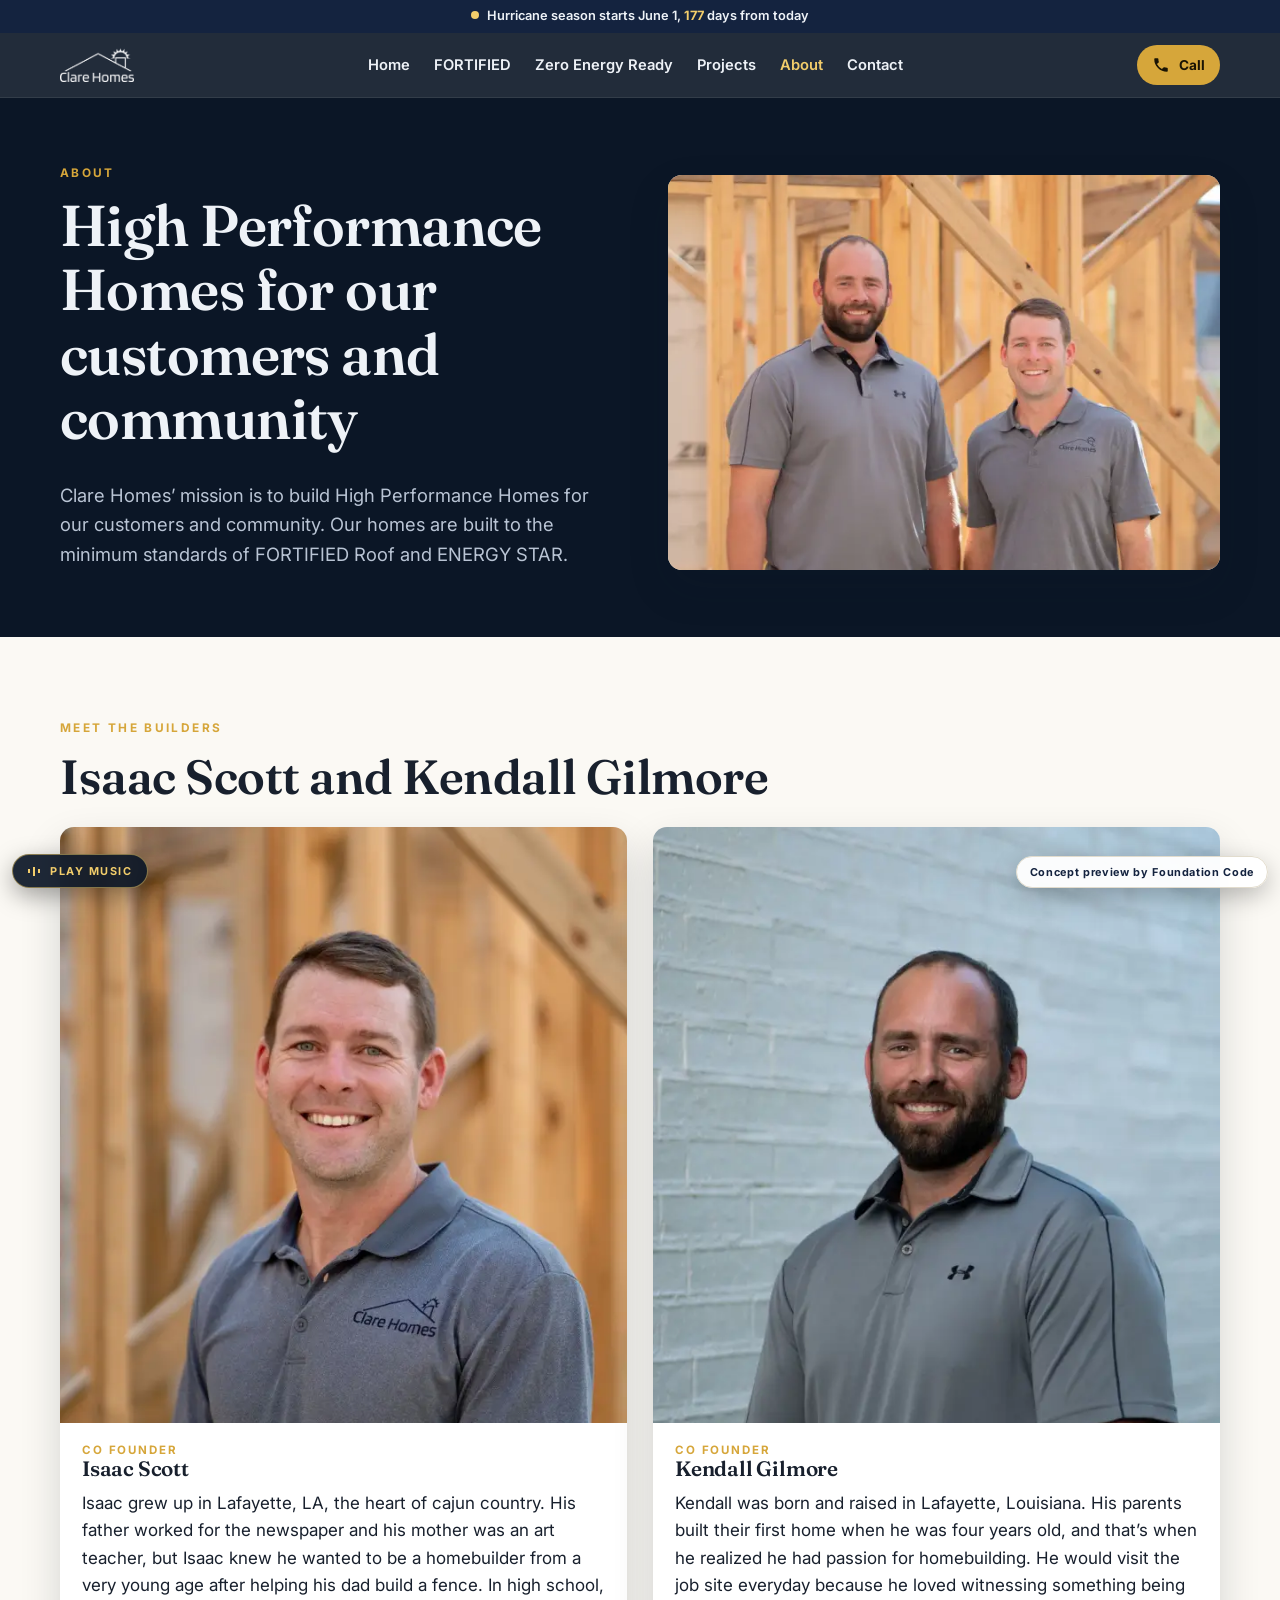
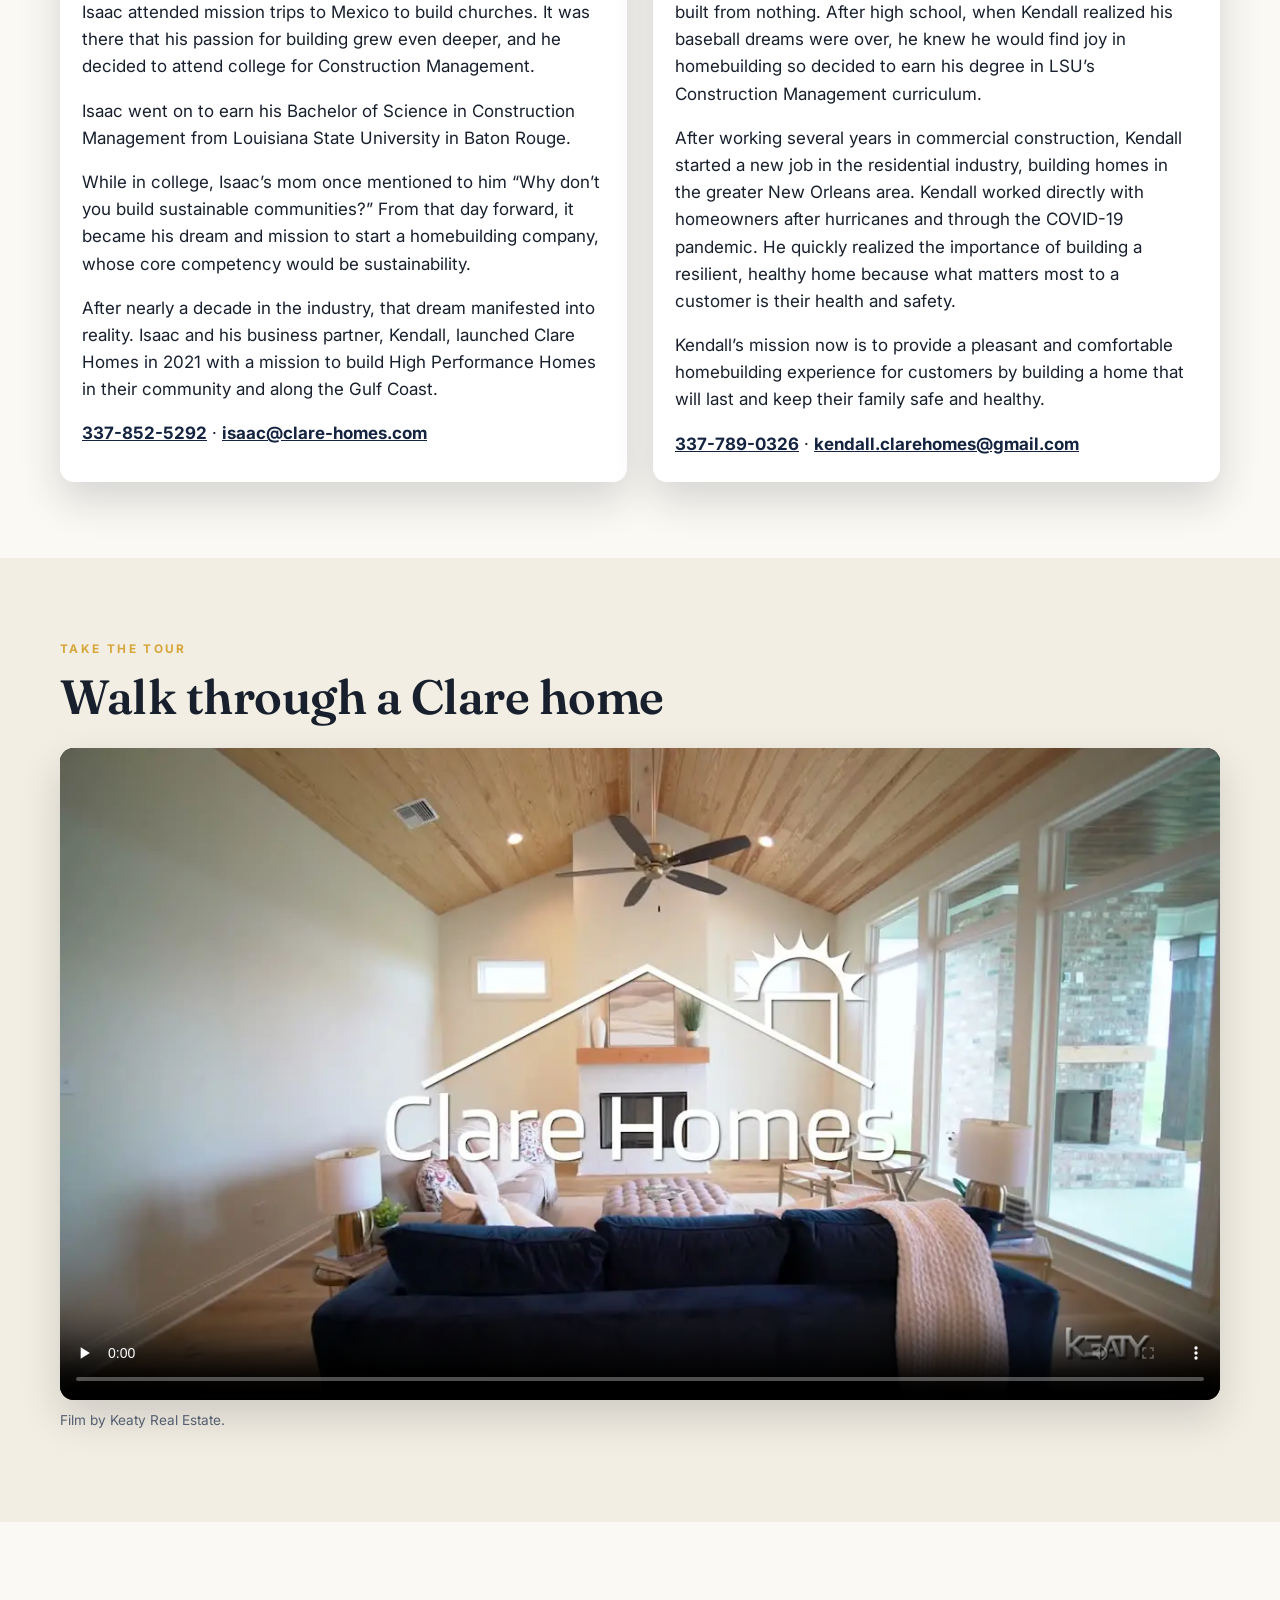
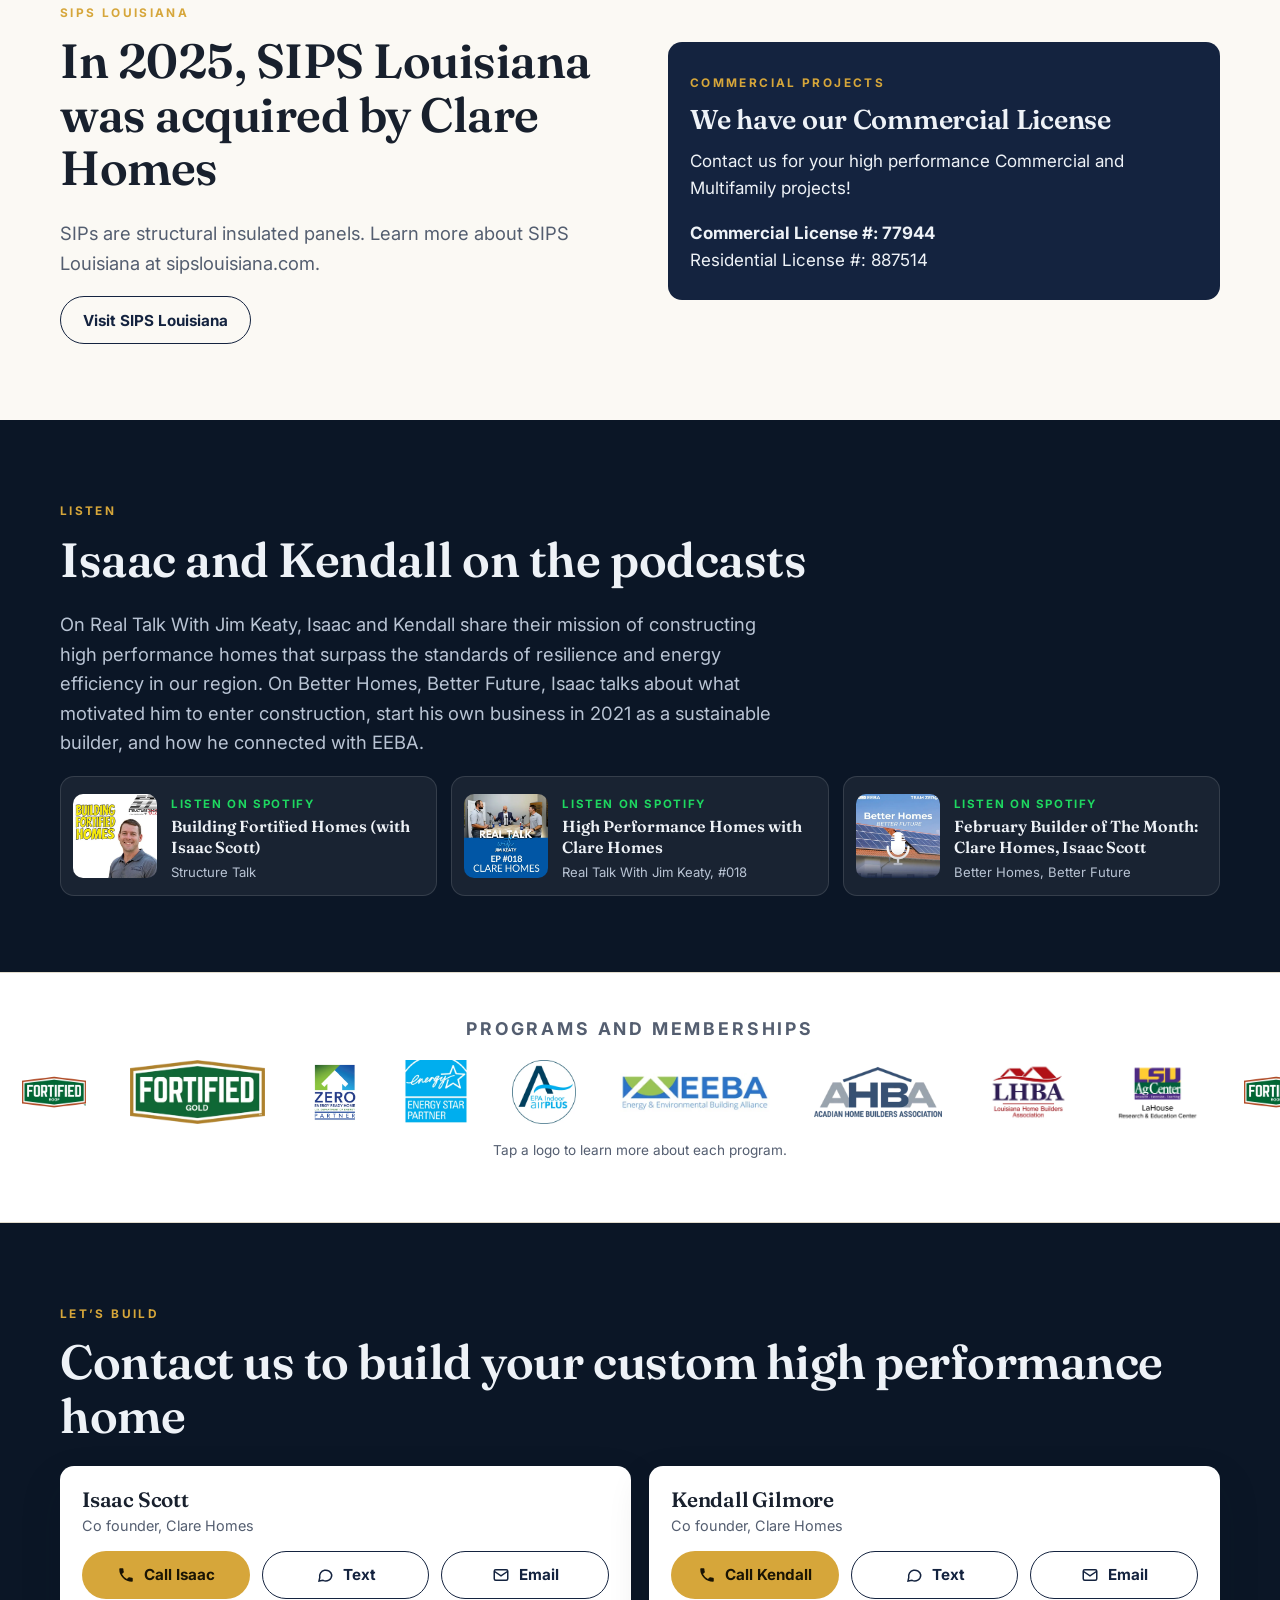
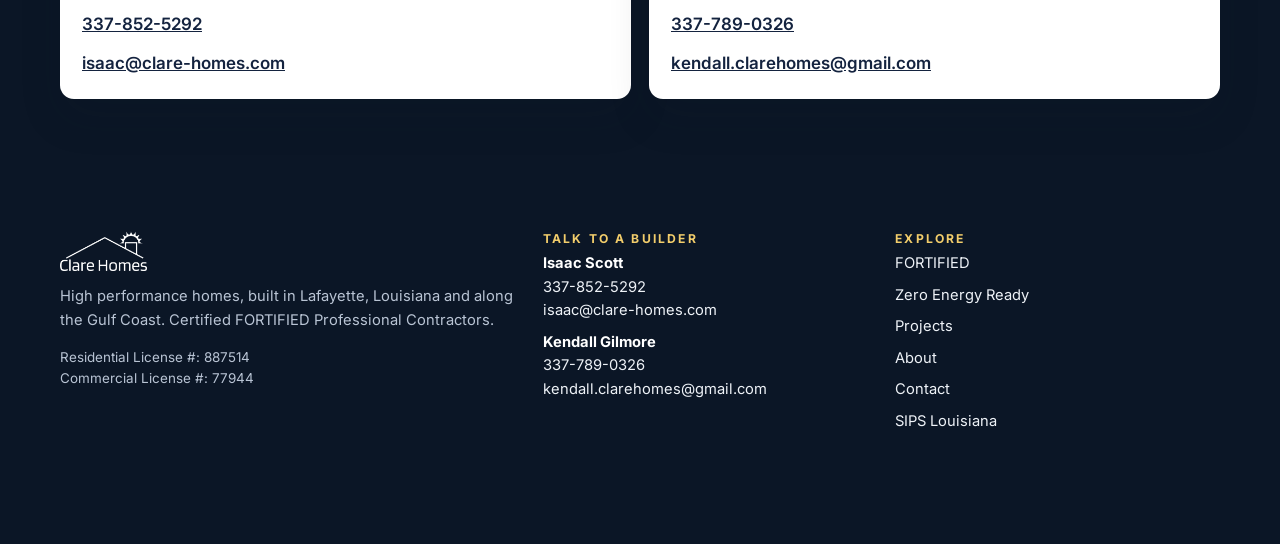
==== about.html @ 8103859e "FORTIFIED compare: conventional fails harder with the storm (deck section at Cat 3, whole roof at EF" ====
<!doctype html>
<html lang="en">
<head>
<meta charset="utf-8">
<meta name="viewport" content="width=device-width, initial-scale=1, viewport-fit=cover">
<meta name="robots" content="noindex, nofollow">
<title>About Clare Homes | Isaac Scott and Kendall Gilmore | Lafayette Home Builders</title>
<meta name="description" content="Meet Isaac Scott and Kendall Gilmore, the LSU trained Lafayette natives behind Clare Homes, a high performance, FORTIFIED and Zero Energy Ready home builder founded in 2021.">
<meta name="theme-color" content="#0b1626">
<meta property="og:type" content="website">
<meta property="og:title" content="About Clare Homes | Isaac Scott and Kendall Gilmore | Lafayette Home Builders">
<meta property="og:description" content="Meet Isaac Scott and Kendall Gilmore, the LSU trained Lafayette natives behind Clare Homes, a high performance, FORTIFIED and Zero Energy Ready home builder founded in 2021.">
<meta property="og:image" content="https://achyboy.github.io/clare-homes/video/hero.webp?v=20261022-233646">
<link rel="icon" href="img/icon.png">
<link rel="apple-touch-icon" href="img/icon.png">
<script>
/* Always the newest on reload. GitHub Pages caches the page for up to 10 minutes at
   its CDN, so after a deploy a reload can still show the old one. version.json is
   fetched with a unique URL (never cached); if it names a newer build than this
   page, hop once to ?v=<build>, a URL the cache has never seen. No popup.
   deploy.sh stamps BUILD, version.json and every asset ?v= together. */
var BUILD='20261022-233646';
(function(){
  if(location.protocol==='file:') return;
  window.__freshPending=true;   /* the visit tracker waits on this so a hop counts once */
  function done(){ window.__freshPending=false }
  setTimeout(done,6000);
  fetch('version.json?t='+Date.now(),{cache:'no-store'}).then(function(r){return r.json()}).then(function(j){
    if(!j||!j.build||j.build===BUILD) return done();
    var k='ch-fresh-'+j.build; try{ if(sessionStorage.getItem(k)) return done(); sessionStorage.setItem(k,'1'); }catch(e){}
    var u=new URL(location.href); u.searchParams.set('v',j.build); location.replace(u.toString());
  }).catch(done);
})();
</script>
<script src="/visits/t.js" defer></script>
<link rel="preconnect" href="https://fonts.googleapis.com">
<link rel="preconnect" href="https://fonts.gstatic.com" crossorigin>
<link href="https://fonts.googleapis.com/css2?family=Fraunces:opsz,wght@9..144,500;9..144,600&family=Inter:wght@400;500;600;700&display=swap" rel="stylesheet">
<link rel="stylesheet" href="site.css?v=20261022-233646">

</head>
<body>
<a class="skip" href="#main">Skip to content</a>
<div class="season" role="status"><span class="dot" aria-hidden="true"></span><span id="seasonText">Hurricane season runs June 1 to November 30</span></div>
<header class="hdr">
  <div class="wrap">
    <a class="brand" href="index.html" aria-label="Clare Homes home"><img src="img/logo.png" alt="Clare Homes" width="640" height="293"></a>
    <nav class="nav" aria-label="Main"><a href="index.html">Home</a><a href="fortified.html">FORTIFIED</a><a href="zero-energy-ready.html">Zero Energy Ready</a><a href="projects.html">Projects</a><a href="about.html" aria-current="page">About</a><a href="contact.html">Contact</a></nav>
    <div class="hdr-actions">
      <a class="btn btn-gold call-mini" href="tel:+13378525292"><svg viewBox="0 0 24 24" aria-hidden="true" fill="currentColor"><path d="M6.6 10.8a15.1 15.1 0 0 0 6.6 6.6l2.2-2.2c.3-.3.7-.4 1-.2 1.1.4 2.3.6 3.6.6.6 0 1 .4 1 1V20c0 .6-.4 1-1 1A17 17 0 0 1 3 4c0-.6.4-1 1-1h3.5c.6 0 1 .4 1 1 0 1.3.2 2.5.6 3.6.1.3 0 .7-.2 1z"/></svg>Call</a>
      <button class="menu-btn" id="menuBtn" type="button" aria-expanded="false" aria-controls="sheet" aria-label="Menu"><div><span></span><span></span><span></span></div></button>
    </div>
  </div>
</header>
<nav class="sheet" id="sheet" aria-label="Main menu"><a href="index.html">Home</a><a href="fortified.html">FORTIFIED</a><a href="zero-energy-ready.html">Zero Energy Ready</a><a href="projects.html">Projects</a><a href="about.html" aria-current="page">About</a><a href="contact.html">Contact</a></nav>
<main id="main">

<section class="dark" style="padding:60px 0 50px" aria-labelledby="aH"><div class="wrap split">
  <div><span class="kicker">About</span><h1 id="aH" style="font-size:clamp(2rem,7vw,3.6rem)">High Performance Homes for our customers and community</h1>
  <p class="lead">Clare Homes’ mission is to build High Performance Homes for our customers and community. Our homes are built to the minimum standards of FORTIFIED Roof and ENERGY STAR.</p></div>
  <figure class="photo" style="margin:0"><img src="img/t/duo.webp" srcset="img/t/duo.webp 640w, img/p/duo.webp 1600w" sizes="(min-width:900px) 50vw, 100vw" alt="Isaac Scott and Kendall Gilmore at a framed jobsite" width="640" height="457"></figure>
</div></section>

<section aria-labelledby="mtbH"><div class="wrap">
  <span class="kicker">Meet the builders</span><h2 id="mtbH">Isaac Scott and Kendall Gilmore</h2>
  <div class="builders">
  <article class="builder rv"><img src="img/t/isaac.webp" srcset="img/t/isaac.webp 640w, img/p/isaac.webp 1463w" sizes="(min-width:800px) 50vw, 100vw" alt="Isaac Scott, co founder of Clare Homes" width="640" height="896" loading="lazy" decoding="async"><div class="body"><div class="role">Co founder</div><h3>Isaac Scott</h3>
  <p>Isaac grew up in Lafayette, LA, the heart of cajun country. His father worked for the newspaper and his mother was an art teacher, but Isaac knew he wanted to be a homebuilder from a very young age after helping his dad build a fence. In high school, Isaac attended mission trips to Mexico to build churches. It was there that his passion for building grew even deeper, and he decided to attend college for Construction Management.</p>
  <p>Isaac went on to earn his Bachelor of Science in Construction Management from Louisiana State University in Baton Rouge.</p>
  <p>While in college, Isaac’s mom once mentioned to him “Why don’t you build sustainable communities?” From that day forward, it became his dream and mission to start a homebuilding company, whose core competency would be sustainability.</p>
  <p>After nearly a decade in the industry, that dream manifested into reality. Isaac and his business partner, Kendall, launched Clare Homes in 2021 with a mission to build High Performance Homes in their community and along the Gulf Coast.</p>
  <a class="tel" href="tel:+13378525292">337-852-5292</a> · <a class="tel" href="mailto:isaac@clare-homes.com">isaac@clare-homes.com</a></div></article>
  <article class="builder rv"><img src="img/t/kendall.webp" srcset="img/t/kendall.webp 640w, img/p/kendall.webp 1463w" sizes="(min-width:800px) 50vw, 100vw" alt="Kendall Gilmore, co founder of Clare Homes" width="640" height="896" loading="lazy" decoding="async"><div class="body"><div class="role">Co founder</div><h3>Kendall Gilmore</h3>
  <p>Kendall was born and raised in Lafayette, Louisiana. His parents built their first home when he was four years old, and that’s when he realized he had passion for homebuilding. He would visit the job site everyday because he loved witnessing something being built from nothing. After high school, when Kendall realized his baseball dreams were over, he knew he would find joy in homebuilding so decided to earn his degree in LSU’s Construction Management curriculum.</p>
  <p>After working several years in commercial construction, Kendall started a new job in the residential industry, building homes in the greater New Orleans area. Kendall worked directly with homeowners after hurricanes and through the COVID-19 pandemic. He quickly realized the importance of building a resilient, healthy home because what matters most to a customer is their health and safety.</p>
  <p>Kendall’s mission now is to provide a pleasant and comfortable homebuilding experience for customers by building a home that will last and keep their family safe and healthy.</p>
  <a class="tel" href="tel:+13377890326">337-789-0326</a> · <a class="tel" href="mailto:kendall.clarehomes@gmail.com">kendall.clarehomes@gmail.com</a></div></article>
  </div>
</div></section>

<section class="cream" aria-labelledby="filmH"><div class="wrap">
  <span class="kicker">Take the tour</span><h2 id="filmH">Walk through a Clare home</h2>
  <video controls playsinline preload="none" poster="video/film.webp?v=20261022-233646" width="1280" height="720" style="width:100%;height:auto;border-radius:var(--r);box-shadow:var(--shadow);background:#000"><source src="video/film.mp4?v=20261022-233646" type="video/mp4">Your browser cannot play this video.</video>
  <p class="hint" style="margin-top:10px">Film by Keaty Real Estate.</p>
</div></section>

<section aria-labelledby="sipsH"><div class="wrap split">
  <div class="rv"><span class="kicker">SIPS Louisiana</span><h2 id="sipsH">In 2025, SIPS Louisiana was acquired by Clare Homes</h2>
  <p class="lead">SIPs are structural insulated panels. Learn more about SIPS Louisiana at sipslouisiana.com.</p>
  <a class="btn btn-line" href="http://www.sipslouisiana.com" rel="noopener">Visit SIPS Louisiana</a></div>
  <div class="rv comm"><span class="kicker">Commercial projects</span><h2 style="font-size:1.7rem">We have our Commercial License</h2>
  <p>Contact us for your high performance Commercial and Multifamily projects!</p><p style="margin:0"><b>Commercial License #: 77944</b><br>Residential License #: 887514</p></div>
</div></section>

<section class="dark" aria-labelledby="podH"><div class="wrap">
  <span class="kicker">Listen</span><h2 id="podH">Isaac and Kendall on the podcasts</h2>
  <p class="lead narrow">On Real Talk With Jim Keaty, Isaac and Kendall share their mission of constructing high performance homes that surpass the standards of resilience and energy efficiency in our region. On Better Homes, Better Future, Isaac talks about what motivated him to enter construction, start his own business in 2021 as a sustainable builder, and how he connected with EEBA.</p>
  <div class="pods"><a class="pod rv" href="https://open.spotify.com/episode/0aNeYFrzEZoDqcUCvHgAte" rel="noopener"><img src="img/t/pod1.webp" alt="" width="640" height="640" loading="lazy" decoding="async"><div><em>Listen on Spotify</em><b>Building Fortified Homes (with Isaac Scott)</b><span>Structure Talk</span></div></a><a class="pod rv" href="https://open.spotify.com/episode/48P7x3o1bQtDXm3DxT3WHx" rel="noopener"><img src="img/t/pod2.webp" alt="" width="640" height="640" loading="lazy" decoding="async"><div><em>Listen on Spotify</em><b>High Performance Homes with Clare Homes</b><span>Real Talk With Jim Keaty, #018</span></div></a><a class="pod rv" href="https://open.spotify.com/episode/2LwBofpFEFnUAg23q2aYCN" rel="noopener"><img src="img/t/pod3.webp" alt="" width="640" height="640" loading="lazy" decoding="async"><div><em>Listen on Spotify</em><b>February Builder of The Month: Clare Homes, Isaac Scott</b><span>Better Homes, Better Future</span></div></a></div>
</div></section>

<section class="logos" aria-labelledby="logosH"><h2 id="logosH">Programs and memberships</h2>
<div class="marquee"><ul><li><a href="https://fortifiedhome.org/" rel="noopener"><img src="img/logos/fortified.webp" alt="FORTIFIED Roof" width="360" height="360" loading="lazy" decoding="async" style="width:auto;height:70px"></a></li><li><a href="https://fortifiedhome.org/" rel="noopener"><img src="img/logos/gold.webp" alt="FORTIFIED Gold" width="360" height="171" loading="lazy" decoding="async" style="width:auto;height:70px"></a></li><li><a href="https://www.energy.gov/eere/buildings/zero-energy-ready-home-program" rel="noopener"><img src="img/logos/zerh.webp" alt="DOE Zero Energy Ready Home Partner" width="360" height="449" loading="lazy" decoding="async" style="width:auto;height:70px"></a></li><li><a href="https://www.energystar.gov/" rel="noopener"><img src="img/logos/energystar.webp" alt="ENERGY STAR Partner" width="360" height="360" loading="lazy" decoding="async" style="width:auto;height:70px"></a></li><li><a href="https://www.epa.gov/indoorairplus" rel="noopener"><img src="img/logos/airplus.webp" alt="EPA Indoor airPLUS" width="360" height="360" loading="lazy" decoding="async" style="width:auto;height:70px"></a></li><li><a href="https://www.eeba.org/" rel="noopener"><img src="img/logos/eeba.webp" alt="EEBA, Energy and Environmental Building Alliance" width="360" height="94" loading="lazy" decoding="async" style="width:auto;height:44px"></a></li><li><a href="https://acadianhba.com/" rel="noopener"><img src="img/logos/ahba.webp" alt="Acadian Home Builders Association" width="360" height="180" loading="lazy" decoding="async" style="width:auto;height:70px"></a></li><li><a href="https://www.lhba.org/" rel="noopener"><img src="img/logos/lhba.webp" alt="Louisiana Home Builders Association" width="360" height="270" loading="lazy" decoding="async" style="width:auto;height:70px"></a></li><li><a href="https://www.lsuagcenter.com/topics/family_home/home/lahouse" rel="noopener"><img src="img/logos/lsu.webp" alt="LSU AgCenter LaHouse Research and Education Center" width="360" height="271" loading="lazy" decoding="async" style="width:auto;height:70px"></a></li></ul><ul aria-hidden="true"><li><a href="https://fortifiedhome.org/" rel="noopener" tabindex="-1"><img src="img/logos/fortified.webp" alt="" width="360" height="360" loading="lazy" decoding="async" style="width:auto;height:70px"></a></li><li><a href="https://fortifiedhome.org/" rel="noopener" tabindex="-1"><img src="img/logos/gold.webp" alt="" width="360" height="171" loading="lazy" decoding="async" style="width:auto;height:70px"></a></li><li><a href="https://www.energy.gov/eere/buildings/zero-energy-ready-home-program" rel="noopener" tabindex="-1"><img src="img/logos/zerh.webp" alt="" width="360" height="449" loading="lazy" decoding="async" style="width:auto;height:70px"></a></li><li><a href="https://www.energystar.gov/" rel="noopener" tabindex="-1"><img src="img/logos/energystar.webp" alt="" width="360" height="360" loading="lazy" decoding="async" style="width:auto;height:70px"></a></li><li><a href="https://www.epa.gov/indoorairplus" rel="noopener" tabindex="-1"><img src="img/logos/airplus.webp" alt="" width="360" height="360" loading="lazy" decoding="async" style="width:auto;height:70px"></a></li><li><a href="https://www.eeba.org/" rel="noopener" tabindex="-1"><img src="img/logos/eeba.webp" alt="" width="360" height="94" loading="lazy" decoding="async" style="width:auto;height:44px"></a></li><li><a href="https://acadianhba.com/" rel="noopener" tabindex="-1"><img src="img/logos/ahba.webp" alt="" width="360" height="180" loading="lazy" decoding="async" style="width:auto;height:70px"></a></li><li><a href="https://www.lhba.org/" rel="noopener" tabindex="-1"><img src="img/logos/lhba.webp" alt="" width="360" height="270" loading="lazy" decoding="async" style="width:auto;height:70px"></a></li><li><a href="https://www.lsuagcenter.com/topics/family_home/home/lahouse" rel="noopener" tabindex="-1"><img src="img/logos/lsu.webp" alt="" width="360" height="271" loading="lazy" decoding="async" style="width:auto;height:70px"></a></li></ul></div>
<p class="hint" style="text-align:center;margin-top:16px">Tap a logo to learn more about each program.</p></section>
<section class="dark" aria-labelledby="ctaH"><div class="wrap">
  <span class="kicker">Let’s build</span><h2 id="ctaH">Contact us to build your custom high performance home</h2>
  <div class="contact-grid"><div class="ccard rv"><h3>Isaac Scott</h3><div class="role">Co founder, Clare Homes</div>
<div class="row"><a class="btn btn-gold" href="tel:+13378525292"><svg viewBox="0 0 24 24" aria-hidden="true" fill="currentColor"><path d="M6.6 10.8a15.1 15.1 0 0 0 6.6 6.6l2.2-2.2c.3-.3.7-.4 1-.2 1.1.4 2.3.6 3.6.6.6 0 1 .4 1 1V20c0 .6-.4 1-1 1A17 17 0 0 1 3 4c0-.6.4-1 1-1h3.5c.6 0 1 .4 1 1 0 1.3.2 2.5.6 3.6.1.3 0 .7-.2 1z"/></svg>Call Isaac</a><a class="btn btn-line" href="sms:+13378525292"><svg viewBox="0 0 24 24" aria-hidden="true" fill="none" stroke="currentColor" stroke-width="2"><path d="M21 12a8 8 0 0 1-11.6 7.1L4 20l1-4.6A8 8 0 1 1 21 12z"/></svg>Text</a><a class="btn btn-line" href="mailto:isaac@clare-homes.com"><svg viewBox="0 0 24 24" aria-hidden="true" fill="none" stroke="currentColor" stroke-width="2"><rect x="3" y="5" width="18" height="14" rx="2"/><path d="m3 7 9 6 9-6"/></svg>Email</a></div>
<a class="plain" href="tel:+13378525292">337-852-5292</a><a class="plain" href="mailto:isaac@clare-homes.com">isaac@clare-homes.com</a></div><div class="ccard rv"><h3>Kendall Gilmore</h3><div class="role">Co founder, Clare Homes</div>
<div class="row"><a class="btn btn-gold" href="tel:+13377890326"><svg viewBox="0 0 24 24" aria-hidden="true" fill="currentColor"><path d="M6.6 10.8a15.1 15.1 0 0 0 6.6 6.6l2.2-2.2c.3-.3.7-.4 1-.2 1.1.4 2.3.6 3.6.6.6 0 1 .4 1 1V20c0 .6-.4 1-1 1A17 17 0 0 1 3 4c0-.6.4-1 1-1h3.5c.6 0 1 .4 1 1 0 1.3.2 2.5.6 3.6.1.3 0 .7-.2 1z"/></svg>Call Kendall</a><a class="btn btn-line" href="sms:+13377890326"><svg viewBox="0 0 24 24" aria-hidden="true" fill="none" stroke="currentColor" stroke-width="2"><path d="M21 12a8 8 0 0 1-11.6 7.1L4 20l1-4.6A8 8 0 1 1 21 12z"/></svg>Text</a><a class="btn btn-line" href="mailto:kendall.clarehomes@gmail.com"><svg viewBox="0 0 24 24" aria-hidden="true" fill="none" stroke="currentColor" stroke-width="2"><rect x="3" y="5" width="18" height="14" rx="2"/><path d="m3 7 9 6 9-6"/></svg>Email</a></div>
<a class="plain" href="tel:+13377890326">337-789-0326</a><a class="plain" href="mailto:kendall.clarehomes@gmail.com">kendall.clarehomes@gmail.com</a></div></div>
</div></section>
</main>
<footer>
  <div class="wrap grid">
    <div>
      <img class="flogo" src="img/logo.png" alt="Clare Homes" width="640" height="293" loading="lazy">
      <p>High performance homes, built in Lafayette, Louisiana and along the Gulf Coast. Certified FORTIFIED Professional Contractors.</p>
      <p class="lic">Residential License #: 887514<br>Commercial License #: 77944</p>
    </div>
    <div><h3>Talk to a builder</h3><ul><li><b style="color:#fff">Isaac Scott</b><br><a href="tel:+13378525292">337-852-5292</a><br><a href="mailto:isaac@clare-homes.com">isaac@clare-homes.com</a></li><li><b style="color:#fff">Kendall Gilmore</b><br><a href="tel:+13377890326">337-789-0326</a><br><a href="mailto:kendall.clarehomes@gmail.com">kendall.clarehomes@gmail.com</a></li></ul></div>
    <div><h3>Explore</h3><ul><li><a href="fortified.html">FORTIFIED</a></li><li><a href="zero-energy-ready.html">Zero Energy Ready</a></li><li><a href="projects.html">Projects</a></li><li><a href="about.html">About</a></li><li><a href="contact.html">Contact</a></li><li><a href="http://www.sipslouisiana.com" rel="noopener">SIPS Louisiana</a></li></ul></div>
  </div>
</footer>
<div class="lb" id="lb" role="dialog" aria-modal="true" aria-label="Photo viewer">
  <div class="lb-top"><span class="lb-count"></span><button type="button" class="lb-close" aria-label="Close photos">&#x2715;</button></div>
  <div class="lb-stage"><img alt="" src="[data-uri]" width="1" height="1"></div>
  <p class="lb-cap" aria-live="polite"></p>
  <div class="lb-nav"><button type="button" class="lb-prev" aria-label="Previous photo">&#x2190;</button><button type="button" class="lb-next" aria-label="Next photo">&#x2192;</button></div>
</div>
<audio id="bgm" loop preload="none" playsinline><source src="music.m4a?v=20261022-233646" type="audio/mp4"></audio>
<button class="music-btn" id="musicbtn" type="button" aria-pressed="false" aria-label="Play music"><span class="eq"><i></i><i></i><i></i></span><span id="musiclbl">Play music</span></button>
<span class="demo-tag" title="A concept, not the live Clare Homes site">Concept preview by Foundation Code</span>
<script src="data.js?v=20261022-233646"></script>
<script src="site.js?v=20261022-233646"></script>
<script>
/* Music diagnostics, hidden unless the URL has ?debug=1. Ask for the Copy output. */
window.CHLOG=function(){};
(function(){
  if(!/[?&]debug=1/.test(location.search)) return;
  var t0=Date.now(), lines=[];
  var box=document.createElement('div'); box.id='chdbg';
  box.innerHTML='<div class="hd"><b>MUSIC LOG</b><button id="chreset">Reset</button><button id="chcopy">Copy</button><button id="chclose">Hide</button></div><div class="body" id="chbody"></div>';
  document.body.appendChild(box);
  document.getElementById('chclose').onclick=function(){box.remove()};
  document.getElementById('chreset').onclick=function(){try{localStorage.removeItem('ch-music')}catch(e){} location.reload()};
  document.getElementById('chcopy').onclick=function(){var b=this;navigator.clipboard&&navigator.clipboard.writeText(lines.join('\n')).then(function(){b.textContent='Copied'})};
  window.CHLOG=function(msg,kind){
    var txt='+'+((Date.now()-t0)/1000).toFixed(2)+'s  '+msg; lines.push(txt); if(lines.length>400) lines.shift();
    var d=document.createElement('div'); if(kind) d.className=kind; d.textContent=txt;
    var b=document.getElementById('chbody'); b.appendChild(d); b.scrollTop=b.scrollHeight;
  };
  CHLOG('BUILD '+BUILD+'   <- if this is not the build you were told to test, you are on a CACHED page');
  CHLOG('UA '+navigator.userAgent);
})();
</script>
<script>
/* Background music, ported from the Elite Homes site where every rule below was
   proven on a real iPhone. NO WEB AUDIO: an iOS audio context comes up suspended
   on a scroll and swallows the sound. Level and fades are baked into music.m4a.
   iPhone + desktop Chrome start on the first scroll; macOS Safari needs a click. */
(function(){
  var btn=document.getElementById('musicbtn'), lbl=document.getElementById('musiclbl'), el=document.getElementById('bgm');
  if(!btn||!el) return;
  if(!el.canPlayType||!el.canPlayType('audio/mp4')){ btn.style.display='none'; return; }
  var VOL=1, fadeTimer=null;
  var WAKE=['click','mousedown','mouseup','touchend','pointerup','touchstart','keydown','keyup','wheel','scroll'];
  var wanted=true, playing=false, confirmTimer=null, mutedFallback=false, attempting=false, lastTry=0, noActLogged=false, audibleBlocked=false;
  try{ wanted = localStorage.getItem('ch-music')!=='off' }catch(e){}

  function setVol(v){ try{ el.volume=Math.max(0,Math.min(1,v)) }catch(e){} }
  /* done() MUST always run: iOS ignores el.volume, so a fade never converges. */
  function fadeTo(target,done){
    clearInterval(fadeTimer);
    var deadline=Date.now()+1200, fired=false;
    function finish(){ if(fired) return; fired=true; clearInterval(fadeTimer); if(done) done(); }
    fadeTimer=setInterval(function(){
      var v=el.volume, step=0.04;
      if(Math.abs(v-target)<=step){ setVol(target); finish(); return; }
      if(Date.now()>deadline){ finish(); return; }
      setVol(v<target ? v+step : v-step);
    },40);
  }
  var volumeWorks=(function(){ try{ var b=el.volume,p=(b>0.5?0.25:0.75); el.volume=p; var m=Math.abs(el.volume-p)<0.01; el.volume=b; return m }catch(e){ return false } })();

  function paint(){
    var inviting = wanted && !playing;
    btn.classList.toggle('on', wanted && playing);
    btn.classList.toggle('invite', inviting);
    btn.classList.toggle('off', !wanted);
    btn.setAttribute('aria-pressed',(wanted&&playing)?'true':'false');
    btn.setAttribute('aria-label', inviting?'Play music':(wanted?'Turn music off':'Turn music on'));
    lbl.textContent = inviting?'Play music':(wanted?'Sound on':'Sound off');
  }
  function attempt(){
    if(playing||!wanted||attempting||mutedFallback) return;
    var now=Date.now(); if(now-lastTry<500) return; lastTry=now;
    attempting=true;
    if(audibleBlocked){ attempting=false; goMuted(); return; }
    CHLOG('attempt readyState='+el.readyState+' activation='+(navigator.userActivation?navigator.userActivation.isActive:'?'));
    setVol(0);
    var pr=el.play();   /* bare and first: a gesture's permission does not survive an await */
    (pr&&pr.then?pr:Promise.resolve()).then(function(){
      if(!wanted){ el.pause(); return; }
      CHLOG('play() resolved, verifying'); confirm();
    }).catch(function(err){ attempting=false; CHLOG('play() refused: '+(err&&err.name),'bad'); });
  }
  /* play() resolving is not proof of sound; only a moving clock is. */
  function confirm(){
    clearInterval(confirmTimer);
    var t0=el.currentTime, n=0;
    confirmTimer=setInterval(function(){
      n++;
      if(!wanted){ clearInterval(confirmTimer); return; }
      if(el.paused){ clearInterval(confirmTimer); attempting=false; CHLOG('declined: paused itself','bad'); lost(); return; }
      if(el.currentTime>t0+0.05){
        clearInterval(confirmTimer); attempting=false;
        if(el.muted){ goMuted(); return; }
        playing=true; detach(); paint(); fadeTo(VOL); if(window.track) track('music','on');
        CHLOG('CONFIRMED playing t='+el.currentTime.toFixed(2),'good'); return;
      }
      if(n>16){ clearInterval(confirmTimer); attempting=false; CHLOG('declined: clock never moved','bad'); lost(); }
    },250);
  }
  function lost(){ playing=false; attempting=false; paint(); attach(); goMuted(); }
  /* Safari allows MUTED playback; run silently so the first click brings sound instantly. */
  function goMuted(){
    if(!wanted) return; attach(); if(mutedFallback) return;
    mutedFallback=true; el.muted=true; setVol(VOL);
    var pr=el.play();
    (pr&&pr.then?pr:Promise.resolve()).then(function(){ CHLOG('running MUTED, waiting for a click') }).catch(function(err){ mutedFallback=false; CHLOG('muted refused: '+(err&&err.name),'bad') });
  }
  function unmuteIfPossible(){
    if(!mutedFallback||!wanted) return false;
    var active = navigator.userActivation ? navigator.userActivation.isActive : true;
    if(!active){ if(!noActLogged){ noActLogged=true; CHLOG('waiting: a scroll is not permission here, a click is') } return false; }
    el.muted=false; mutedFallback=false; audibleBlocked=false; attempting=true; setVol(0);
    if(el.paused){ var pr=el.play(); if(pr&&pr.catch) pr.catch(function(){}); }
    CHLOG('un-muted on a real activation','good'); confirm(); return true;
  }
  function silence(){
    playing=false; paint();
    if(!volumeWorks){ clearInterval(fadeTimer); el.pause(); return; }
    fadeTo(0,function(){ el.pause() });
  }
  var lastEvt=null;
  function wake(e){
    if(e && e===lastEvt) return; lastEvt=e;
    if(e && e.target && e.target.nodeType===1 && (e.target===btn || btn.contains(e.target))) return;
    if(!wanted) return;
    if(unmuteIfPossible()) return;
    attempt();
  }
  function detach(){ WAKE.forEach(function(ev){ window.removeEventListener(ev,wake); document.removeEventListener(ev,wake); }); }
  function attach(){ WAKE.forEach(function(ev){ window.addEventListener(ev,wake,{passive:true}); document.addEventListener(ev,wake,{passive:true}); }); }

  btn.addEventListener('click',function(){
    if(wanted && !playing){ if(!unmuteIfPossible()) attempt(); return; }
    if(playing){ if(window.track) track('music','off'); detach(); wanted=false; try{localStorage.setItem('ch-music','off')}catch(e){} silence(); }
    else { wanted=true; try{localStorage.setItem('ch-music','on')}catch(e){} paint(); attach(); attempt(); }
  });
  document.addEventListener('visibilitychange',function(){
    if(document.hidden||!wanted||!playing) return;
    if(el.paused){ var pr=el.play(); if(pr&&pr.catch) pr.catch(function(){}); }
  });
  el.addEventListener('pause',function(){ if(wanted && playing){ audibleBlocked=true; CHLOG('paused by the browser','bad'); lost(); } });

  paint();
  if(wanted) attach();
  CHLOG('init wanted='+wanted);
  window.addEventListener('load',function(){
    if(!wanted||playing) return;
    try{ el.preload='auto'; el.load(); }catch(e){}   /* buffer BEFORE the gesture */
    attempt();
  });
})();
</script>
</body>
</html>
---- site.css ----
/* Clare Homes concept site. Mobile first. */
:root{
  --night:#0b1626; --navy:#14233f; --slate:#26364f; --steel:#3c4d68;
  --paper:#fbf9f4; --cream:#f3eee3; --line:#e2dccd;
  --text:#18202d; --muted:#545e70; --on-dark:#eef2f7; --on-dark-2:#b9c4d4;
  --gold:#d6a63a; --gold-2:#f2cd6b; --green:#23824f; --leaf:#7fd0a0;
  --r:14px; --shadow:0 18px 40px rgba(11,22,38,.16);
  --serif:"Fraunces",Georgia,"Times New Roman",serif; --sans:"Inter",system-ui,-apple-system,"Segoe UI",Roboto,sans-serif;
}
*{box-sizing:border-box}
html{-webkit-text-size-adjust:100%;scroll-behavior:smooth;scroll-padding-top:76px}
body{margin:0;background:var(--paper);color:var(--text);font:400 17px/1.6 var(--sans)}
img,video{max-width:100%;display:block}
img{height:auto}
a{color:inherit}
h1,h2,h3{font-family:var(--serif);font-weight:600;line-height:1.12;letter-spacing:-.01em;margin:0 0 .5em}
h1{font-size:clamp(2.2rem,8.5vw,4.4rem)}
h2{font-size:clamp(1.8rem,6.4vw,3rem)}
h3{font-size:1.3rem}
p{margin:0 0 1em}
.wrap{width:min(1160px,100% - 40px);margin:0 auto}
.narrow{max-width:720px}
.kicker{display:inline-block;font:700 .74rem/1.2 var(--sans);letter-spacing:.2em;text-transform:uppercase;color:var(--gold);margin-bottom:14px}
.lead{font-size:1.15rem;color:var(--muted)}
.dark .lead{color:var(--on-dark-2)}
section{padding:76px 0}
.dark{background:var(--night);color:var(--on-dark)}
.cream{background:var(--cream)}
.skip{position:absolute;left:-999px;top:8px;z-index:100;background:#fff;color:#000;padding:10px 14px;border-radius:8px}
.skip:focus{left:8px}
:focus-visible{outline:3px solid var(--gold-2);outline-offset:3px;border-radius:6px}

/* buttons */
.btn{display:inline-flex;align-items:center;justify-content:center;gap:9px;min-height:48px;padding:12px 22px;border-radius:999px;border:1.5px solid transparent;
  font:700 .95rem var(--sans);text-decoration:none;cursor:pointer;transition:transform .2s,background .2s,color .2s}
.btn:active{transform:scale(.97)}
.btn-gold{background:var(--gold);color:#1a1404}
.btn-gold:hover{background:var(--gold-2)}
.btn-ghost{border-color:rgba(255,255,255,.55);color:#fff;background:rgba(255,255,255,.06)}
.btn-ghost:hover{background:rgba(255,255,255,.16)}
.btn-line{border-color:var(--navy);color:var(--navy);background:transparent}
.btn-line:hover{background:var(--navy);color:#fff}
.btn svg{width:18px;height:18px;flex:none}
.row{display:flex;flex-wrap:wrap;gap:12px}

/* season bar + header */
.season{background:var(--navy);color:var(--on-dark);font:600 .8rem/1.3 var(--sans);text-align:center;padding:8px 14px;position:relative;z-index:41}
.season b{color:var(--gold-2)}
.season .dot{display:inline-block;width:8px;height:8px;border-radius:50%;background:var(--gold-2);margin-right:8px;vertical-align:1px;animation:pulse 2s infinite}
@keyframes pulse{0%,100%{box-shadow:0 0 0 0 rgba(242,205,107,.6)}50%{box-shadow:0 0 0 7px rgba(242,205,107,0)}}
.hdr{position:sticky;top:0;z-index:40;background:rgba(11,22,38,.9);backdrop-filter:blur(12px);-webkit-backdrop-filter:blur(12px);border-bottom:1px solid rgba(255,255,255,.08)}
.hdr .wrap{display:flex;align-items:center;justify-content:space-between;height:64px;gap:14px}
.brand{display:flex;align-items:center}
.brand img{height:34px;width:auto}
.nav{display:none}
.nav a{color:var(--on-dark);text-decoration:none;font:600 .92rem var(--sans);padding:8px 10px;border-radius:8px}
.nav a:hover,.nav a[aria-current=page]{color:var(--gold-2)}
.hdr-actions{display:flex;align-items:center;gap:8px}
.call-mini{min-height:40px;padding:8px 14px;font-size:.85rem}
.menu-btn{width:44px;height:44px;border-radius:10px;border:1px solid rgba(255,255,255,.25);background:transparent;color:#fff;display:grid;place-items:center;cursor:pointer}
.menu-btn span{display:block;width:20px;height:2px;background:currentColor;margin:2px 0;transition:transform .25s,opacity .25s}
.menu-btn[aria-expanded=true] span:nth-child(1){transform:translateY(6px) rotate(45deg)}
.menu-btn[aria-expanded=true] span:nth-child(2){opacity:0}
.menu-btn[aria-expanded=true] span:nth-child(3){transform:translateY(-6px) rotate(-45deg)}
.sheet{position:fixed;inset:64px 0 auto 0;z-index:39;background:var(--night);border-bottom:1px solid rgba(255,255,255,.1);padding:10px 20px 24px;display:none}
.sheet.open{display:block}
.sheet a{display:block;color:var(--on-dark);text-decoration:none;font:600 1.15rem var(--serif);padding:14px 4px;border-bottom:1px solid rgba(255,255,255,.08)}
.sheet a[aria-current=page]{color:var(--gold-2)}
@media (min-width:900px){
  .nav{display:flex;gap:4px}
  .menu-btn{display:none}
  .sheet{display:none!important}
}

/* hero */
.hero{position:relative;min-height:min(calc(100svh - 97px),780px);display:flex;align-items:flex-end;color:#fff;overflow:hidden;padding:0;background:var(--night)}
.hero video,.hero .poster{position:absolute;inset:0;width:100%;height:100%;object-fit:cover}
.hero::after{content:"";position:absolute;inset:0;background:linear-gradient(180deg,rgba(11,22,38,.35) 0%,rgba(11,22,38,.25) 22%,rgba(11,22,38,.78) 50%,rgba(11,22,38,.95) 100%)}
.hero .wrap{position:relative;z-index:2;padding:120px 0 56px}
.hero h1{max-width:13ch;text-shadow:0 2px 24px rgba(0,0,0,.35)}
.hero .lead{color:#dfe6ef;max-width:560px}
.hero .badges{display:flex;gap:10px;align-items:center;margin-top:26px;flex-wrap:wrap}
.hero .badges img{height:52px;width:auto;background:#fff;border-radius:10px;padding:5px}
.logo-draw{width:84px;height:66px;color:var(--gold-2);margin-bottom:12px}
.logo-draw path,.logo-draw circle{fill:none;stroke:currentColor;stroke-width:3;stroke-linecap:round;stroke-linejoin:round}
.motion .logo-draw path,.motion .logo-draw circle{stroke-dasharray:var(--len,300);stroke-dashoffset:var(--len,300);animation:draw 2.2s ease forwards}
.motion .logo-draw .rays{animation-delay:1.3s;animation-duration:1s}
@keyframes draw{to{stroke-dashoffset:0}}
.page-hero{min-height:min(62svh,560px)}
.page-hero .wrap{padding-top:90px}

/* facts strip */
.facts{padding:34px 0;background:var(--navy);color:var(--on-dark)}
.facts ul{list-style:none;margin:0;padding:0;display:grid;grid-template-columns:1fr 1fr;gap:22px 18px}
.facts li{border-left:2px solid var(--gold);padding-left:14px}
.facts b{display:block;font:600 1.9rem/1.1 var(--serif);color:var(--gold-2)}
.facts span{font-size:.9rem;color:var(--on-dark-2)}
@media (min-width:900px){.facts ul{grid-template-columns:repeat(4,1fr)}}

/* split blocks */
.split{display:grid;gap:34px;align-items:center}
@media (min-width:900px){.split{grid-template-columns:1fr 1fr;gap:56px}.split.flip>:first-child{order:2}}
.photo{border-radius:var(--r);overflow:hidden;box-shadow:var(--shadow);background:var(--cream)}
.photo img{width:100%}
.photo figcaption{padding:10px 14px;font-size:.85rem;color:var(--muted);background:#fff}

/* storm section */
.storm{position:relative;overflow:hidden;color:#fff;background:#1d2533}
.storm .bg{position:absolute;inset:0;width:100%;height:100%;object-fit:cover}
.storm::before{content:"";position:absolute;inset:0;z-index:1;background:linear-gradient(180deg,rgba(9,16,28,.86),rgba(9,16,28,.7) 45%,rgba(9,16,28,.9))}
.storm>.wrap{position:relative;z-index:2}
.storm .lead{color:#dbe3ee}
.threats{list-style:none;padding:0;margin:26px 0;display:flex;flex-wrap:wrap;gap:10px}
.threats li{border:1px solid rgba(242,205,107,.5);background:rgba(11,22,38,.5);border-radius:999px;padding:8px 14px;font:600 .9rem var(--sans)}
.season-card{margin-top:30px;background:rgba(11,22,38,.6);border:1px solid rgba(255,255,255,.14);border-radius:var(--r);padding:20px}
.season-card .lbl{font:700 .72rem var(--sans);letter-spacing:.18em;text-transform:uppercase;color:var(--gold-2)}
.season-card .big{font:600 1.5rem/1.2 var(--serif);margin:6px 0 12px}
.season-track{height:10px;border-radius:99px;background:rgba(255,255,255,.14);overflow:hidden}
.season-track i{display:block;height:100%;width:0;background:linear-gradient(90deg,var(--gold),var(--gold-2));border-radius:99px;transition:width 1.6s ease}
.season-ends{display:flex;justify-content:space-between;font-size:.78rem;color:var(--on-dark-2);margin-top:6px}

/* HERS meter */
.hers{background:#fff;border-radius:var(--r);box-shadow:var(--shadow);padding:22px}
.hers-tabs{display:flex;flex-wrap:wrap;gap:8px;margin-bottom:22px}
.hers-tabs button{font:600 .88rem var(--sans);border:1.5px solid var(--line);background:var(--paper);color:var(--text);padding:9px 14px;border-radius:999px;cursor:pointer;min-height:44px}
.hers-tabs button[aria-pressed=true]{background:var(--green);border-color:var(--green);color:#fff}
.hers-scale{position:relative;height:18px;border-radius:99px;background:linear-gradient(90deg,#1f9d55,#8cc63f 30%,#f4d03f 55%,#f39c12 75%,#d9534f);margin:56px 4px 8px}
.hers-pin{position:absolute;top:-50px;left:0;transform:translateX(-50%);transition:left 1.1s cubic-bezier(.2,.9,.2,1);text-align:center}
.hers-pin b{display:block;background:var(--navy);color:#fff;font:700 1.15rem var(--sans);border-radius:10px;padding:5px 11px;white-space:nowrap}
.hers-pin::after{content:"";display:block;margin:0 auto;width:0;height:0;border:8px solid transparent;border-top-color:var(--navy)}
.hers-ends{display:flex;justify-content:space-between;font-size:.78rem;color:var(--muted)}
.hers-out{margin-top:16px;min-height:3.2em}
.hers-out strong{color:var(--green)}
.leaf-bg{position:relative}
.leaf-bg .bolt{position:absolute;right:-30px;top:30px;width:220px;opacity:.08;color:var(--green);pointer-events:none}

/* cards */
.cards{display:grid;gap:18px}
@media (min-width:640px){.cards{grid-template-columns:1fr 1fr}}
@media (min-width:1000px){.cards.three{grid-template-columns:repeat(3,1fr)}}
.card{background:#fff;border-radius:var(--r);overflow:hidden;box-shadow:var(--shadow);text-decoration:none;color:inherit;display:flex;flex-direction:column;transition:transform .25s}
.card:hover{transform:translateY(-4px)}
.card .cover{aspect-ratio:3/2;overflow:hidden;background:var(--cream)}
.card .cover img{width:100%;height:100%;object-fit:cover;transition:transform .6s}
.card:hover .cover img{transform:scale(1.04)}
.card .body{padding:16px 18px 20px}
.card .where{font:700 .72rem var(--sans);letter-spacing:.16em;text-transform:uppercase;color:var(--muted)}
.card h3{margin:6px 0 8px}
.tags{display:flex;flex-wrap:wrap;gap:6px;list-style:none;padding:0;margin:0}
.tags li{font:600 .74rem var(--sans);background:var(--cream);border-radius:99px;padding:4px 10px;color:var(--slate)}

/* quotes */
.quotes{display:grid;align-items:start;grid-auto-flow:column;grid-auto-columns:88%;gap:16px;overflow-x:auto;scroll-snap-type:x mandatory;padding:6px 2px 18px;-webkit-overflow-scrolling:touch}
@media (min-width:900px){.quotes{grid-auto-columns:46%}}
.quote{scroll-snap-align:start;background:var(--navy);color:var(--on-dark);border-radius:var(--r);padding:26px 22px;margin:0}
.quote blockquote{margin:0 0 14px;font:400 1.08rem/1.55 var(--serif)}
.quote blockquote::before{content:"\201C";display:block;font:600 3.2rem/0.6 var(--serif);color:var(--gold);margin-bottom:8px}
.quote figcaption{font:700 .85rem var(--sans);color:var(--gold-2)}
.quote figcaption span{display:block;font-weight:500;color:var(--on-dark-2)}
.qnav{display:flex;gap:10px;justify-content:flex-end}
.qnav button{width:46px;height:46px;border-radius:50%;border:1.5px solid var(--navy);background:transparent;color:var(--navy);font-size:1.2rem;cursor:pointer}

/* builders */
.builders{display:grid;gap:26px}
@media (min-width:800px){.builders{grid-template-columns:1fr 1fr}}
.builder{background:#fff;border-radius:var(--r);overflow:hidden;box-shadow:var(--shadow)}
.builder img{width:100%;aspect-ratio:4/4.2;object-fit:cover;object-position:50% 20%}
.builder .body{padding:20px 22px 24px}
.builder .role{font:700 .72rem var(--sans);letter-spacing:.16em;text-transform:uppercase;color:var(--gold)}
.builder a.tel{font-weight:700;color:var(--navy)}

/* media / podcasts */
.media-grid{display:grid;gap:18px}
@media (min-width:800px){.media-grid{grid-template-columns:1fr 1fr}}
.yt{position:relative;aspect-ratio:16/9;border-radius:var(--r);overflow:hidden;background:#000;box-shadow:var(--shadow)}
.yt button{position:absolute;inset:0;width:100%;height:100%;border:0;padding:0;cursor:pointer;background:#000;color:#fff}
.yt button img{width:100%;height:100%;object-fit:cover;opacity:.75}
.yt .play{position:absolute;left:50%;top:50%;transform:translate(-50%,-50%);width:72px;height:72px;border-radius:50%;background:var(--gold);display:grid;place-items:center;box-shadow:0 10px 30px rgba(0,0,0,.4)}
.yt .play svg{width:28px;height:28px;margin-left:4px;color:#1a1404}
.yt .cap{position:absolute;left:14px;right:14px;bottom:12px;text-align:left;font:700 .95rem var(--sans);text-shadow:0 1px 10px #000}
.yt iframe{position:absolute;inset:0;width:100%;height:100%;border:0}
.pods{display:grid;gap:14px}
@media (min-width:900px){.pods{grid-template-columns:repeat(3,1fr)}}
.pod{display:flex;gap:14px;align-items:center;background:rgba(255,255,255,.06);border:1px solid rgba(255,255,255,.12);border-radius:var(--r);padding:12px;color:var(--on-dark);text-decoration:none;transition:background .2s}
.pod:hover{background:rgba(255,255,255,.12)}
.pod img{width:84px;height:84px;border-radius:10px;flex:none}
.pod b{display:block;font:600 1rem/1.3 var(--serif)}
.pod span{display:block;font-size:.82rem;color:var(--on-dark-2);margin-top:4px}
.pod em{font-style:normal;font:700 .72rem var(--sans);letter-spacing:.14em;text-transform:uppercase;color:#1ed760}

/* logos marquee */
.logos{padding:46px 0;background:#fff;border-top:1px solid var(--line);border-bottom:1px solid var(--line);overflow:hidden}
.logos h2{font-size:1.1rem;font-family:var(--sans);font-weight:700;letter-spacing:.16em;text-transform:uppercase;color:var(--muted);text-align:center;margin-bottom:22px}
.marquee{display:flex;width:max-content;animation:marq 38s linear infinite}
.marquee:hover{animation-play-state:paused}
.marquee ul{display:flex;gap:44px;list-style:none;margin:0;padding:0 22px;align-items:center}
.marquee img{height:auto!important;width:auto!important;max-height:64px;max-width:150px}
@keyframes marq{to{transform:translateX(-50%)}}
.still .marquee{animation:none;width:auto;justify-content:center}
.still .marquee ul{flex-wrap:wrap;justify-content:center;gap:26px}
.still .marquee ul+ul{display:none}

/* gallery */
.chips{display:flex;gap:8px;overflow-x:auto;padding:4px 2px 12px;margin-bottom:14px;-webkit-overflow-scrolling:touch}
.chips button{flex:none;font:700 .88rem var(--sans);border:1.5px solid var(--navy);background:transparent;color:var(--navy);padding:10px 16px;border-radius:999px;cursor:pointer;min-height:44px}
.chips button[aria-pressed=true]{background:var(--navy);color:#fff}
.chips .n{opacity:.65;font-weight:600;margin-left:4px}
.proj{padding:34px 0;border-top:1px solid var(--line)}
.proj[hidden]{display:none}
.proj-head{display:grid;gap:10px;margin-bottom:16px}
@media (min-width:900px){.proj-head{grid-template-columns:1.2fr 1fr;gap:40px}}
.thumbs{display:grid;grid-template-columns:repeat(3,1fr);gap:6px}
@media (min-width:700px){.thumbs{grid-template-columns:repeat(4,1fr)}}
@media (min-width:1000px){.thumbs{grid-template-columns:repeat(6,1fr)}}
.thumbs button{position:relative;padding:0;border:0;border-radius:8px;overflow:hidden;aspect-ratio:1;cursor:zoom-in;background:var(--cream)}
.thumbs img{width:100%;height:100%;object-fit:cover;transition:transform .5s}
.thumbs button:hover img{transform:scale(1.06)}
.thumbs .ba{position:absolute;left:6px;top:6px;font:700 .64rem var(--sans);letter-spacing:.1em;text-transform:uppercase;background:rgba(11,22,38,.82);color:#fff;padding:3px 7px;border-radius:5px}
.thumbs .ba.after{background:var(--green)}
.thumbs .more{position:absolute;inset:0;display:grid;place-items:center;background:rgba(11,22,38,.62);color:#fff;font:700 1rem var(--sans)}
.proj .quote{margin-top:16px}
.comm{background:var(--navy);color:var(--on-dark);border-radius:var(--r);padding:26px 22px}
.timeline{list-style:none;margin:0;padding:0;border-left:2px solid var(--gold);display:grid;gap:22px}
.timeline li{position:relative;padding-left:20px}
.timeline li::before{content:"";position:absolute;left:-7px;top:6px;width:12px;height:12px;border-radius:50%;background:var(--gold)}
.timeline time{font:700 .74rem var(--sans);letter-spacing:.16em;text-transform:uppercase;color:var(--gold)}
.timeline p{margin:4px 0 0}

/* lightbox */
.lb{position:fixed;inset:0;z-index:80;background:rgba(5,9,16,.96);display:none;flex-direction:column}
.lb.open{display:flex}
.lb-top{display:flex;justify-content:space-between;align-items:center;padding:12px 14px;color:#fff;font:600 .9rem var(--sans)}
.lb-stage{flex:1;display:flex;align-items:center;justify-content:center;min-height:0;padding:0 8px;touch-action:pan-y}
.lb-stage img{max-height:100%;max-width:100%;width:auto;object-fit:contain;border-radius:6px}
.lb-cap{color:#dfe6ef;padding:12px 18px 18px;text-align:center;font-size:.95rem;min-height:3em}
.lb button{background:rgba(255,255,255,.1);border:1px solid rgba(255,255,255,.25);color:#fff;border-radius:50%;width:48px;height:48px;font-size:1.3rem;cursor:pointer}
.lb-nav{display:flex;justify-content:center;gap:16px;padding-bottom:max(16px,env(safe-area-inset-bottom))}

/* contact */
.contact-grid{display:grid;gap:18px}
@media (min-width:800px){.contact-grid{grid-template-columns:1fr 1fr}}
.ccard{background:#fff;color:var(--text);border-radius:var(--r);padding:22px;box-shadow:var(--shadow)}
.ccard h3{margin-bottom:2px}
.ccard .role{color:var(--muted);font-size:.9rem;margin-bottom:14px}
.ccard .row .btn{flex:1 1 120px}
.ccard a.plain{display:block;color:var(--navy);font-weight:600;margin-top:12px;word-break:break-all}
form.ask{display:grid;gap:14px;background:#fff;border-radius:var(--r);padding:22px;box-shadow:var(--shadow);color:var(--text)}
form.ask label{font:700 .86rem var(--sans);display:grid;gap:6px}
form.ask input,form.ask select,form.ask textarea{font:400 1rem var(--sans);padding:12px 14px;border:1.5px solid #c9c2b2;border-radius:10px;background:var(--paper);color:var(--text);width:100%}
form.ask textarea{min-height:110px;resize:vertical}
.hint{font-size:.85rem;color:var(--muted)}

/* footer */
footer{background:var(--night);color:var(--on-dark-2);padding:56px 0 110px;font-size:.92rem}
footer .grid{display:grid;gap:28px}
@media (min-width:900px){footer .grid{grid-template-columns:1.4fr 1fr 1fr}}
footer img.flogo{height:40px;width:auto;margin-bottom:14px}
footer h3{font:700 .76rem var(--sans);letter-spacing:.18em;text-transform:uppercase;color:var(--gold-2)}
footer a{color:var(--on-dark);text-decoration:none}
footer a:hover{color:var(--gold-2)}
footer ul{list-style:none;margin:0;padding:0;display:grid;gap:8px}
footer .lic{margin-top:14px;font-size:.84rem}

/* demo tag + music pill */
.demo-tag{position:fixed;right:12px;bottom:12px;z-index:55;background:rgba(255,255,255,.95);color:var(--navy);border:1px solid var(--line);border-radius:999px;padding:8px 13px;font:700 .68rem var(--sans);letter-spacing:.06em;text-decoration:none;box-shadow:0 8px 24px rgba(0,0,0,.25)}
.music-btn{position:fixed;left:12px;bottom:12px;z-index:55;display:flex;align-items:center;gap:9px;padding:9px 15px 9px 13px;border-radius:999px;
  border:1px solid rgba(242,205,107,.5);background:rgba(11,22,38,.92);backdrop-filter:blur(10px);-webkit-backdrop-filter:blur(10px);
  color:var(--gold-2);cursor:pointer;font:700 .68rem var(--sans);letter-spacing:.14em;text-transform:uppercase;box-shadow:0 8px 24px rgba(0,0,0,.35)}
.music-btn .eq{display:flex;align-items:center;height:14px;flex:none}
.music-btn i{display:block;width:2px;height:4px;margin:0 1.5px;background:currentColor;transition:height .3s}
.music-btn.on i{animation:eq 1.15s ease-in-out infinite}
.music-btn.on i:nth-child(2){animation-delay:.19s}.music-btn.on i:nth-child(3){animation-delay:.38s}
@keyframes eq{0%,100%{height:4px}50%{height:14px}}
.music-btn.invite{animation:invite 2.6s ease-in-out infinite}
.music-btn.invite i:nth-child(2){height:9px}
@keyframes invite{0%,100%{box-shadow:0 8px 24px rgba(0,0,0,.35),0 0 0 0 rgba(242,205,107,.4)}50%{box-shadow:0 8px 24px rgba(0,0,0,.35),0 0 0 9px rgba(242,205,107,0)}}
.music-btn.off{color:rgba(238,242,247,.6);border-color:rgba(238,242,247,.25)}
#chdbg{position:fixed;left:0;right:0;bottom:0;z-index:9999;max-height:46vh;overflow:auto;background:rgba(6,7,8,.96);border-top:1px solid var(--gold);font:11px/1.45 ui-monospace,Menlo,monospace;color:#cfe8cf}
#chdbg .hd{display:flex;gap:8px;align-items:center;padding:8px 10px;border-bottom:1px solid rgba(255,255,255,.12)}
#chdbg .hd b{color:var(--gold-2);flex:1}
#chdbg button{font:inherit;padding:5px 11px;border:1px solid var(--gold);background:transparent;color:var(--gold-2);border-radius:3px}
#chdbg .body{padding:6px 10px}#chdbg .good{color:#7fe07f}#chdbg .bad{color:#ff8a80}

/* reveal: only hides when JS has proven it can show it again */
.reveal-on .rv{opacity:0;transform:translateY(26px);transition:opacity .8s ease,transform .8s ease}
.reveal-on .rv.in{opacity:1;transform:none}

@media (prefers-reduced-motion:reduce){
  html{scroll-behavior:auto}
  *,*::before,*::after{animation-duration:.01ms!important;animation-iteration-count:1!important;transition-duration:.01ms!important}
  .logo-draw path,.logo-draw circle{stroke-dashoffset:0!important}
}
.page-hero::after{background:linear-gradient(180deg,rgba(11,22,38,.6),rgba(11,22,38,.72) 40%,rgba(11,22,38,.95))}
.hero .kicker{color:var(--gold-2);text-shadow:0 1px 10px rgba(0,0,0,.9),0 0 2px rgba(0,0,0,.8)}
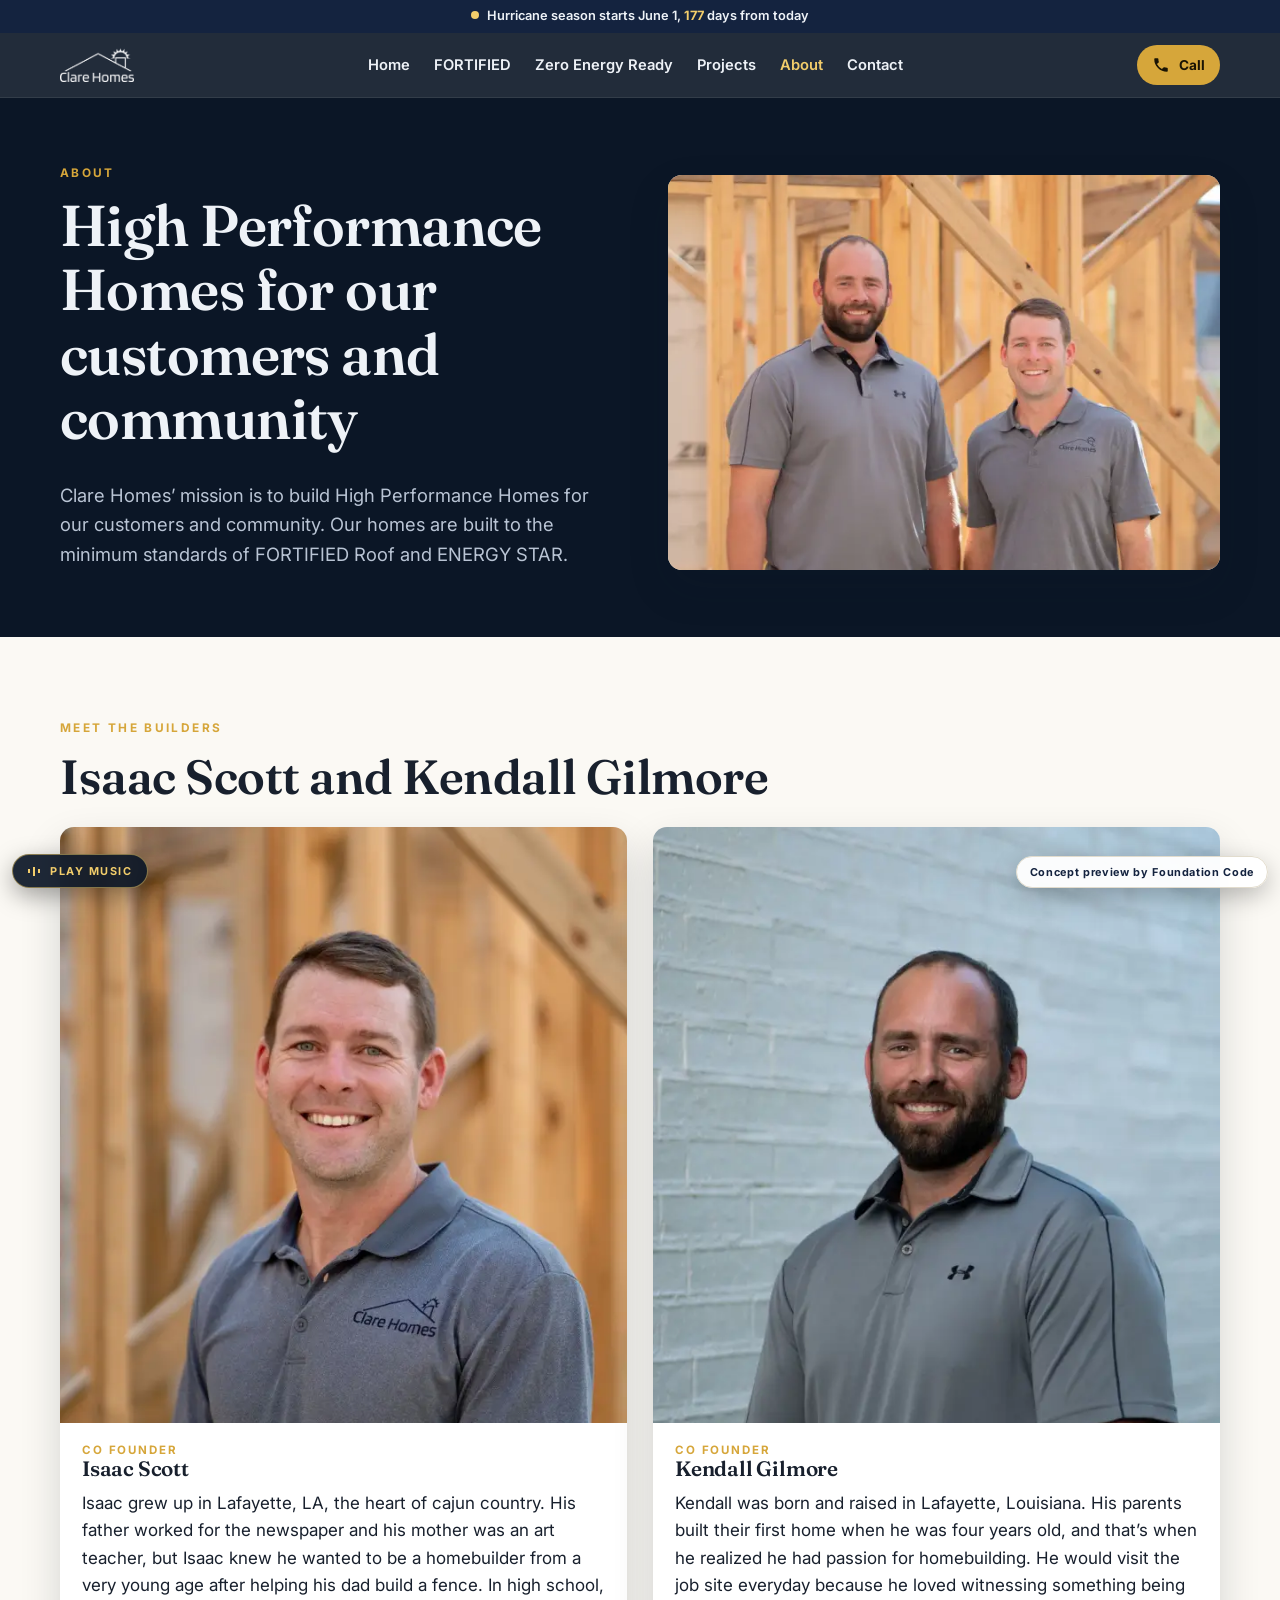
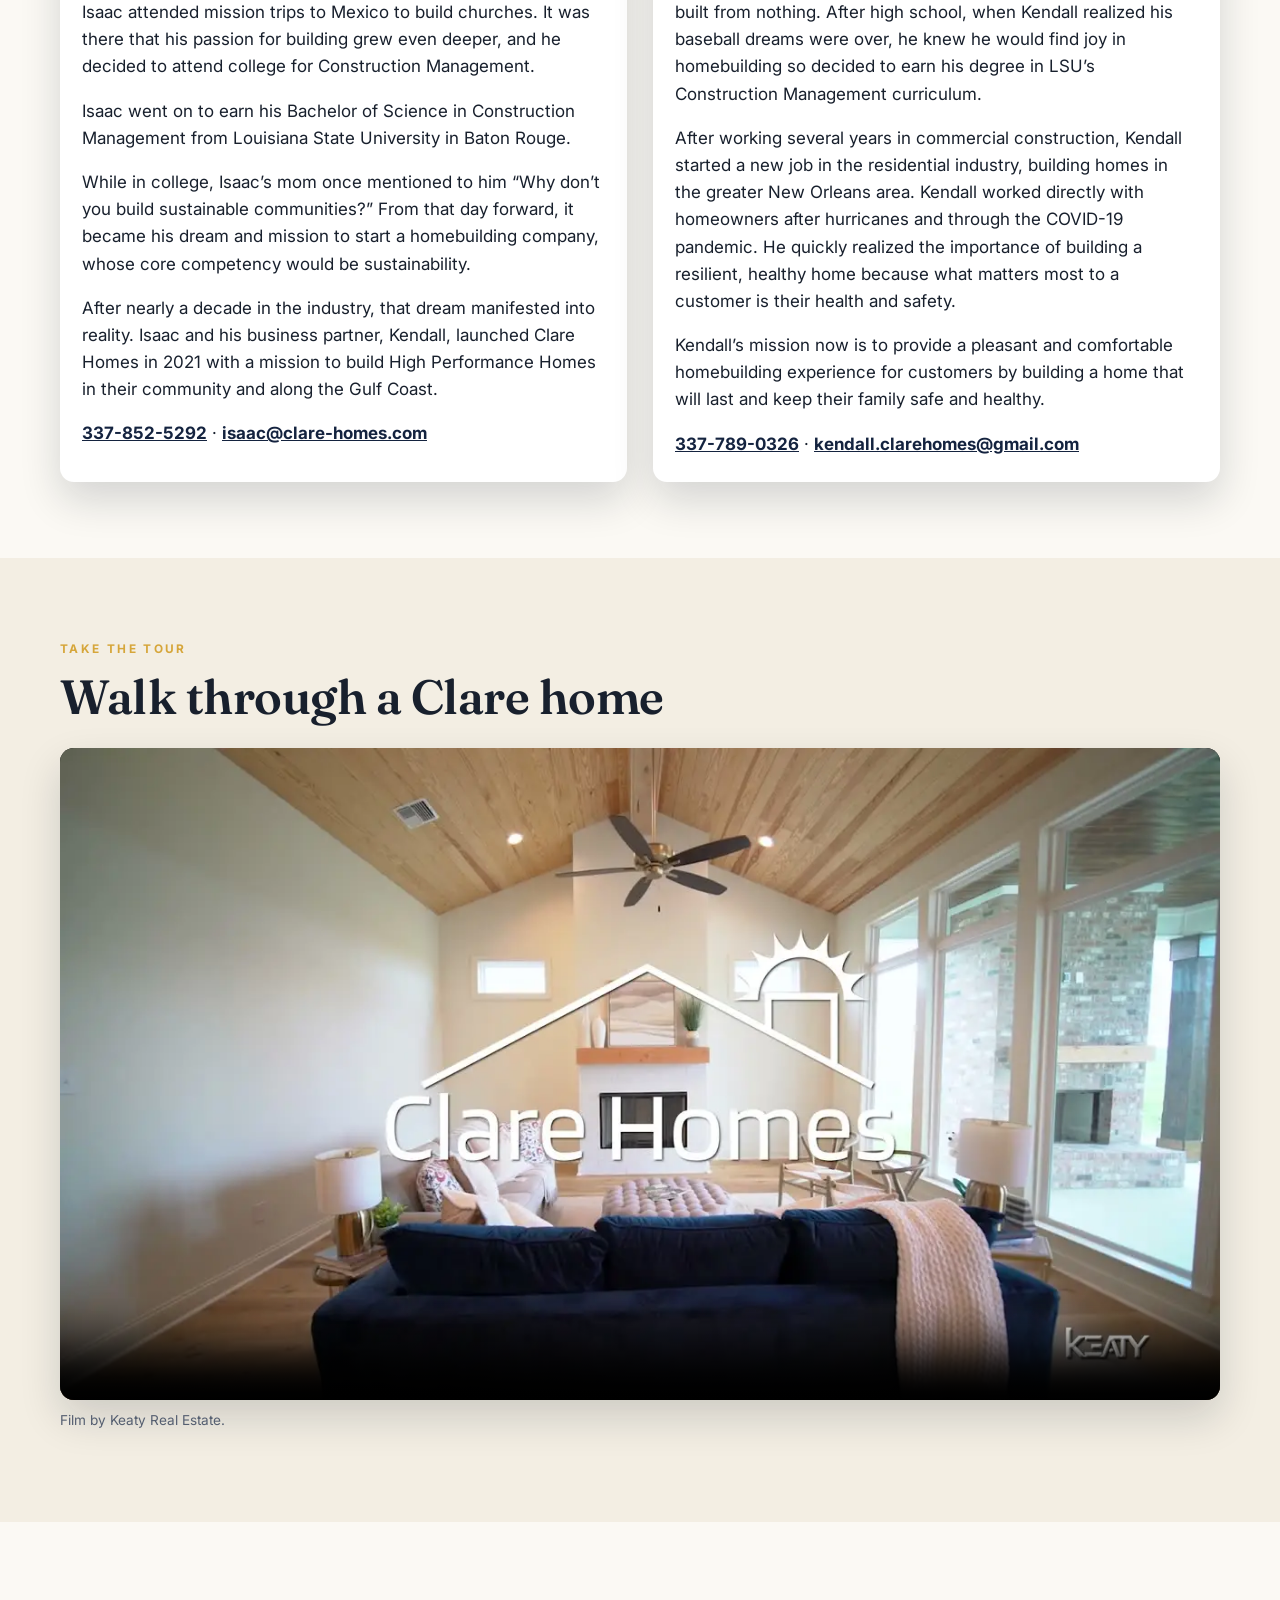
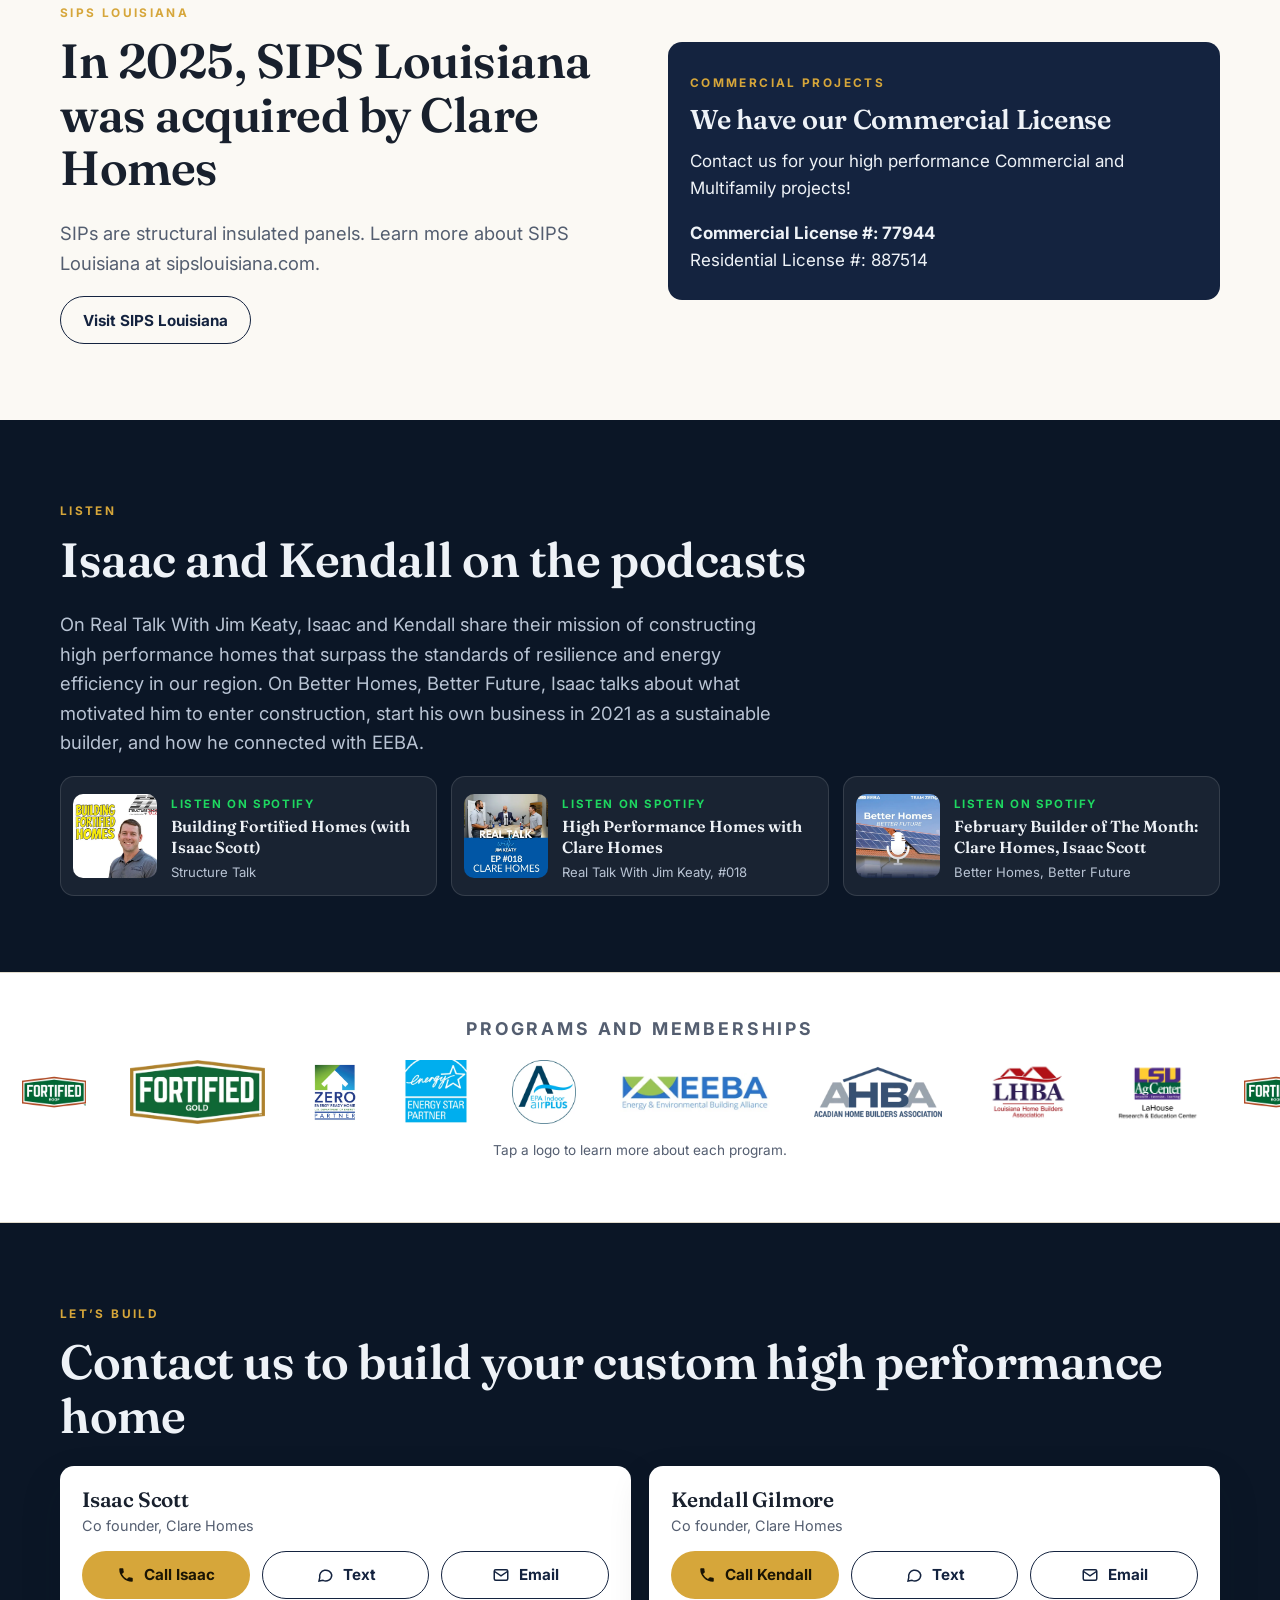
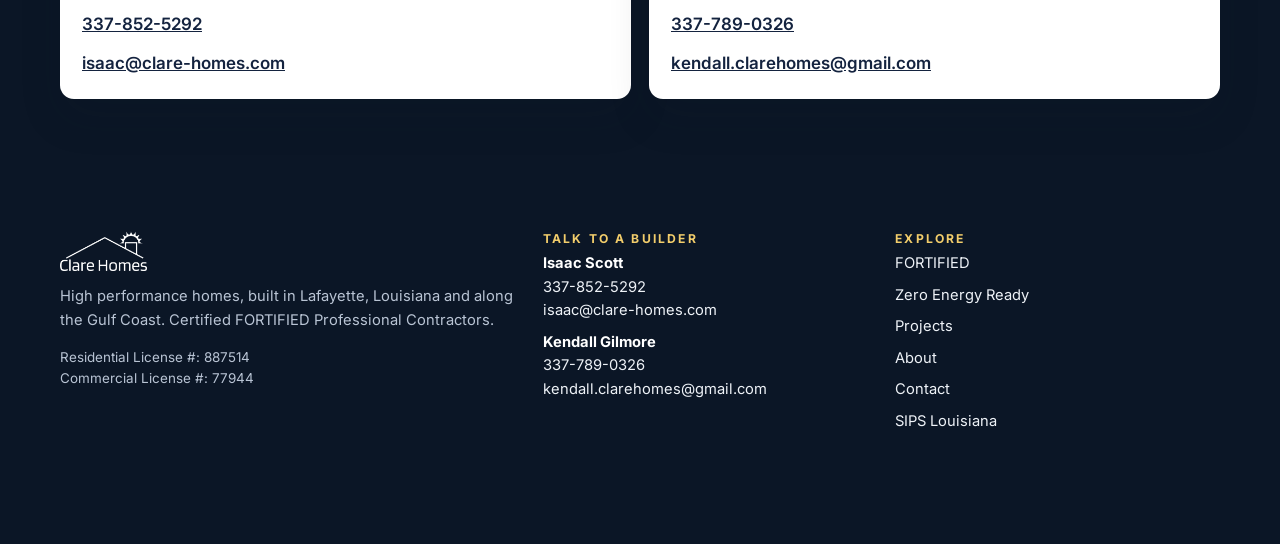
==== commit 74ac601f: "FORTIFIED compare: result names the worst 4 failures (build 20261022-233733)" ====
--- a/about.html
+++ b/about.html
@@ -10,7 +10,7 @@
 <meta property="og:type" content="website">
 <meta property="og:title" content="About Clare Homes | Isaac Scott and Kendall Gilmore | Lafayette Home Builders">
 <meta property="og:description" content="Meet Isaac Scott and Kendall Gilmore, the LSU trained Lafayette natives behind Clare Homes, a high performance, FORTIFIED and Zero Energy Ready home builder founded in 2021.">
-<meta property="og:image" content="https://achyboy.github.io/clare-homes/video/hero.webp?v=20261022-233646">
+<meta property="og:image" content="https://achyboy.github.io/clare-homes/video/hero.webp?v=20261022-233733">
 <link rel="icon" href="img/icon.png">
 <link rel="apple-touch-icon" href="img/icon.png">
 <script>
@@ -19,7 +19,7 @@
    fetched with a unique URL (never cached); if it names a newer build than this
    page, hop once to ?v=<build>, a URL the cache has never seen. No popup.
    deploy.sh stamps BUILD, version.json and every asset ?v= together. */
-var BUILD='20261022-233646';
+var BUILD='20261022-233733';
 (function(){
   if(location.protocol==='file:') return;
   window.__freshPending=true;   /* the visit tracker waits on this so a hop counts once */
@@ -36,7 +36,7 @@
 <link rel="preconnect" href="https://fonts.googleapis.com">
 <link rel="preconnect" href="https://fonts.gstatic.com" crossorigin>
 <link href="https://fonts.googleapis.com/css2?family=Fraunces:opsz,wght@9..144,500;9..144,600&family=Inter:wght@400;500;600;700&display=swap" rel="stylesheet">
-<link rel="stylesheet" href="site.css?v=20261022-233646">
+<link rel="stylesheet" href="site.css?v=20261022-233733">
 
 </head>
 <body>
@@ -80,7 +80,7 @@
 
 <section class="cream" aria-labelledby="filmH"><div class="wrap">
   <span class="kicker">Take the tour</span><h2 id="filmH">Walk through a Clare home</h2>
-  <video controls playsinline preload="none" poster="video/film.webp?v=20261022-233646" width="1280" height="720" style="width:100%;height:auto;border-radius:var(--r);box-shadow:var(--shadow);background:#000"><source src="video/film.mp4?v=20261022-233646" type="video/mp4">Your browser cannot play this video.</video>
+  <video controls playsinline preload="none" poster="video/film.webp?v=20261022-233733" width="1280" height="720" style="width:100%;height:auto;border-radius:var(--r);box-shadow:var(--shadow);background:#000"><source src="video/film.mp4?v=20261022-233733" type="video/mp4">Your browser cannot play this video.</video>
   <p class="hint" style="margin-top:10px">Film by Keaty Real Estate.</p>
 </div></section>
 
@@ -127,11 +127,11 @@
   <p class="lb-cap" aria-live="polite"></p>
   <div class="lb-nav"><button type="button" class="lb-prev" aria-label="Previous photo">&#x2190;</button><button type="button" class="lb-next" aria-label="Next photo">&#x2192;</button></div>
 </div>
-<audio id="bgm" loop preload="none" playsinline><source src="music.m4a?v=20261022-233646" type="audio/mp4"></audio>
+<audio id="bgm" loop preload="none" playsinline><source src="music.m4a?v=20261022-233733" type="audio/mp4"></audio>
 <button class="music-btn" id="musicbtn" type="button" aria-pressed="false" aria-label="Play music"><span class="eq"><i></i><i></i><i></i></span><span id="musiclbl">Play music</span></button>
 <span class="demo-tag" title="A concept, not the live Clare Homes site">Concept preview by Foundation Code</span>
-<script src="data.js?v=20261022-233646"></script>
-<script src="site.js?v=20261022-233646"></script>
+<script src="data.js?v=20261022-233733"></script>
+<script src="site.js?v=20261022-233733"></script>
 <script>
 /* Music diagnostics, hidden unless the URL has ?debug=1. Ask for the Copy output. */
 window.CHLOG=function(){};
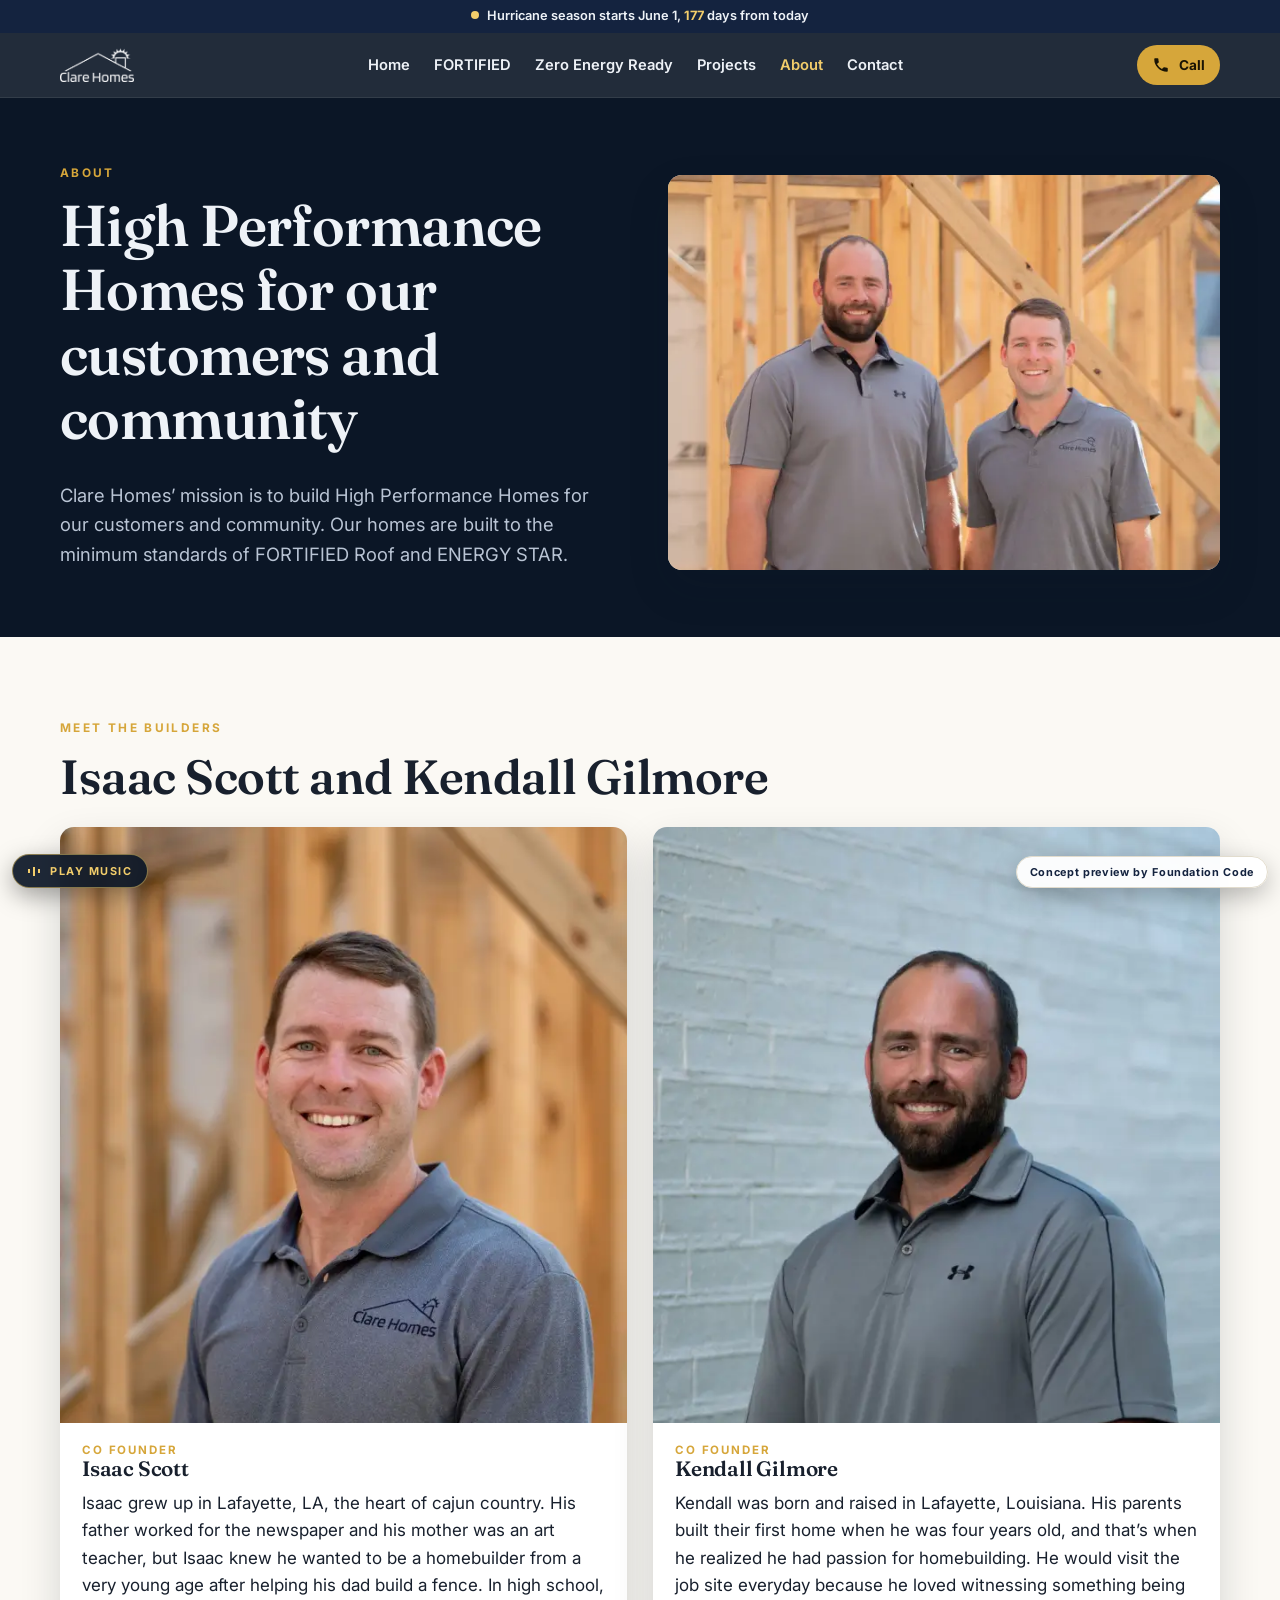
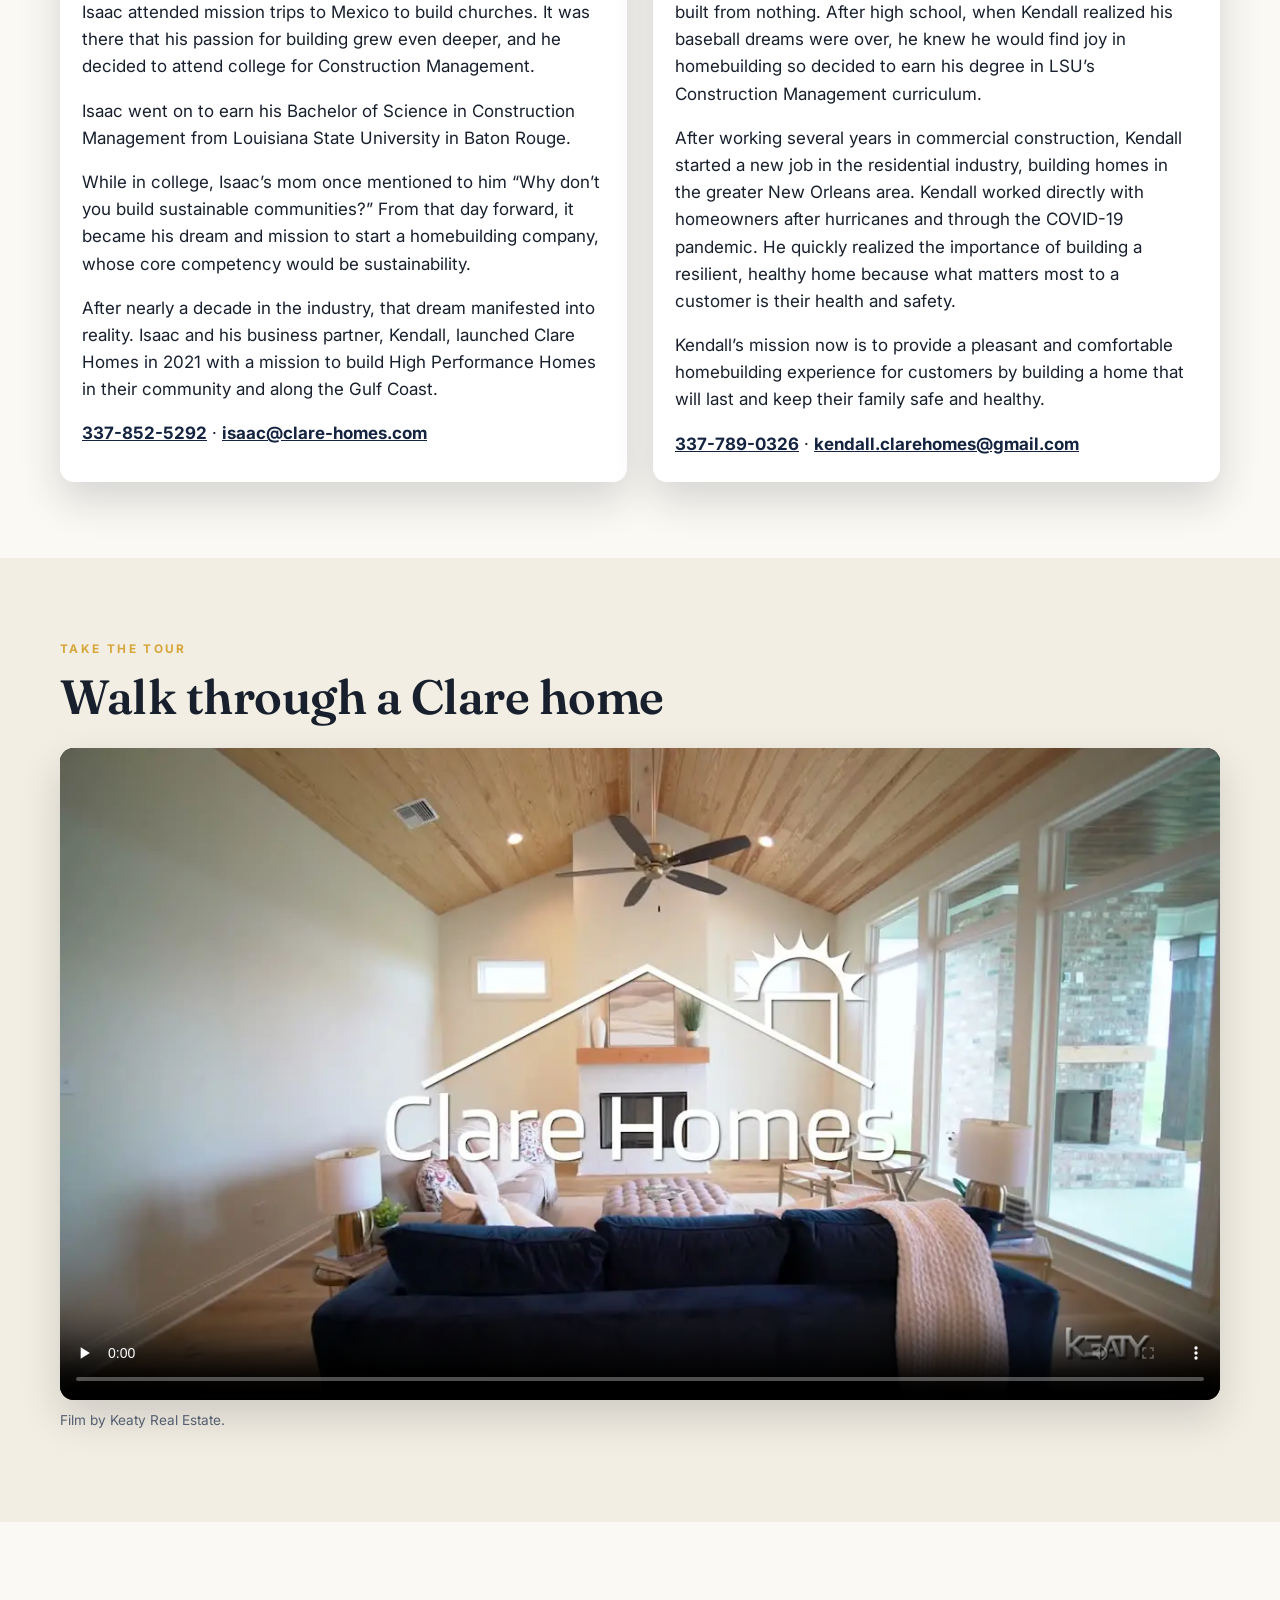
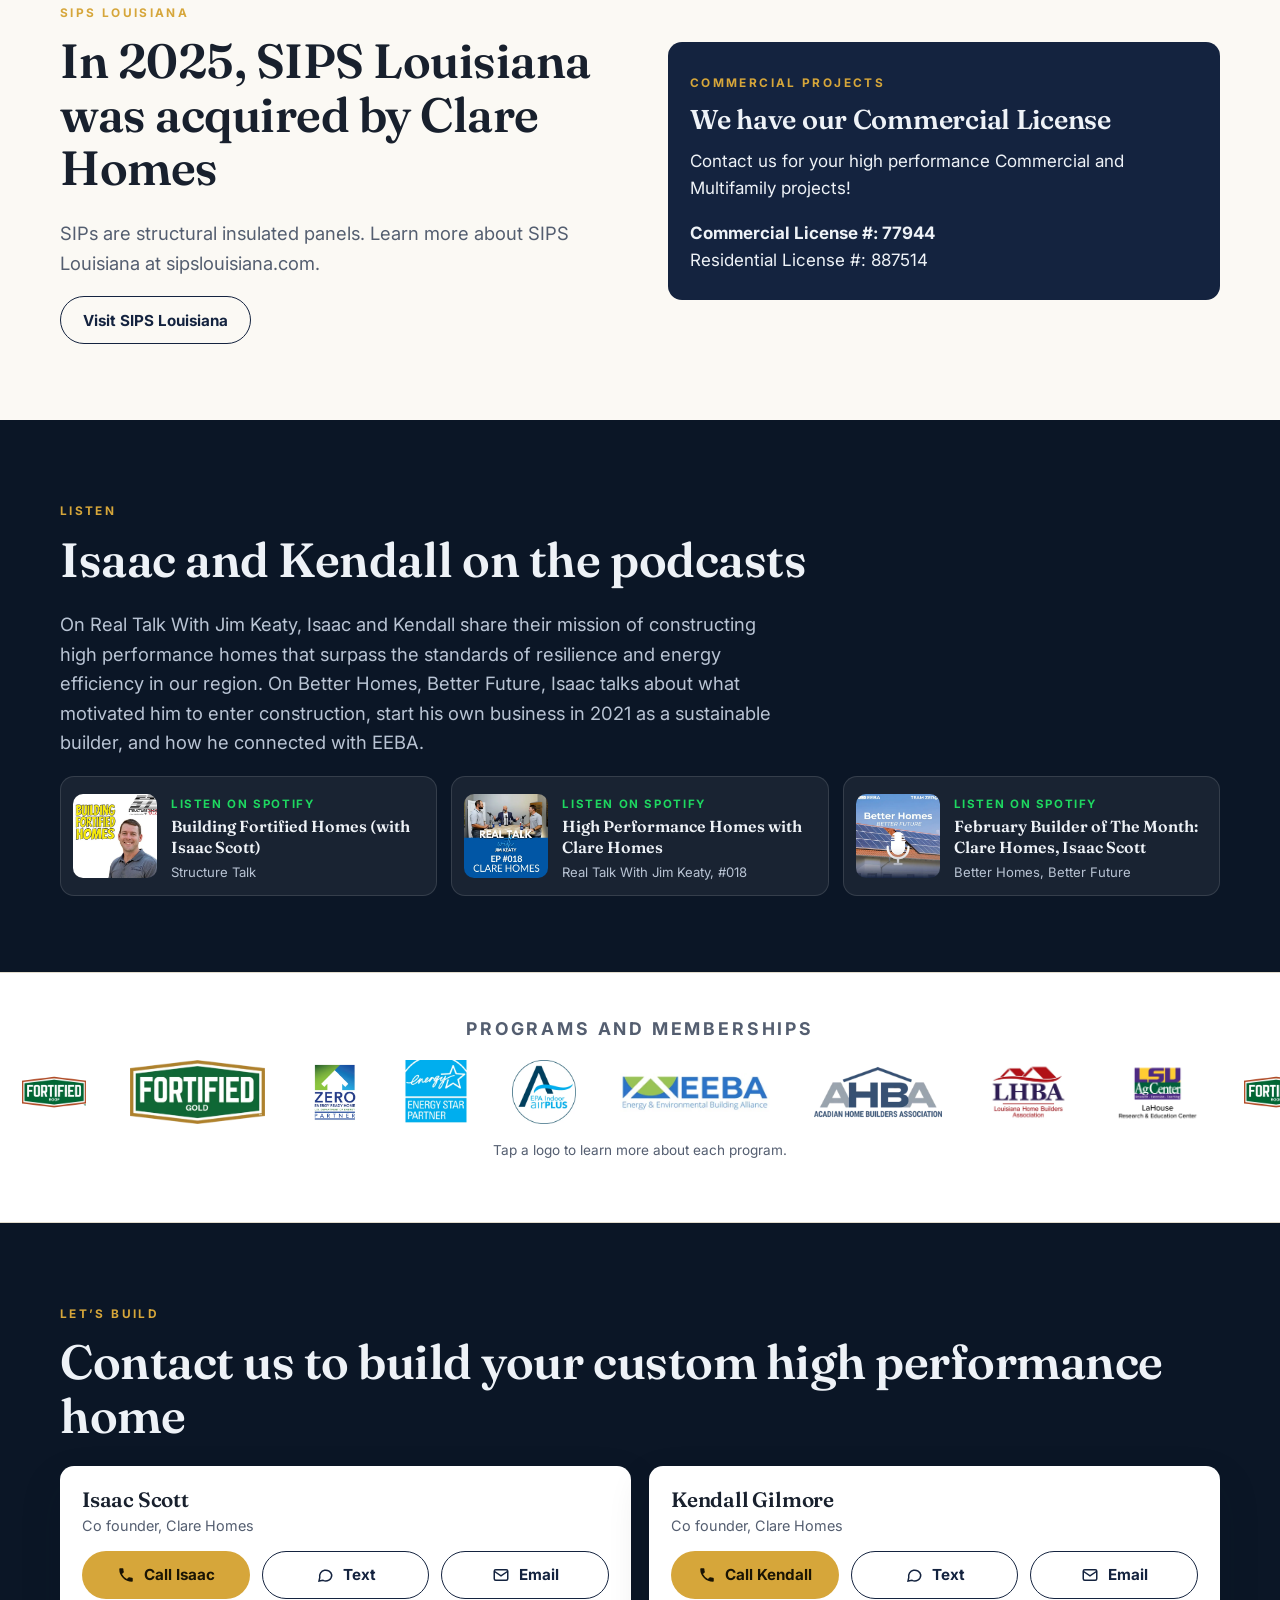
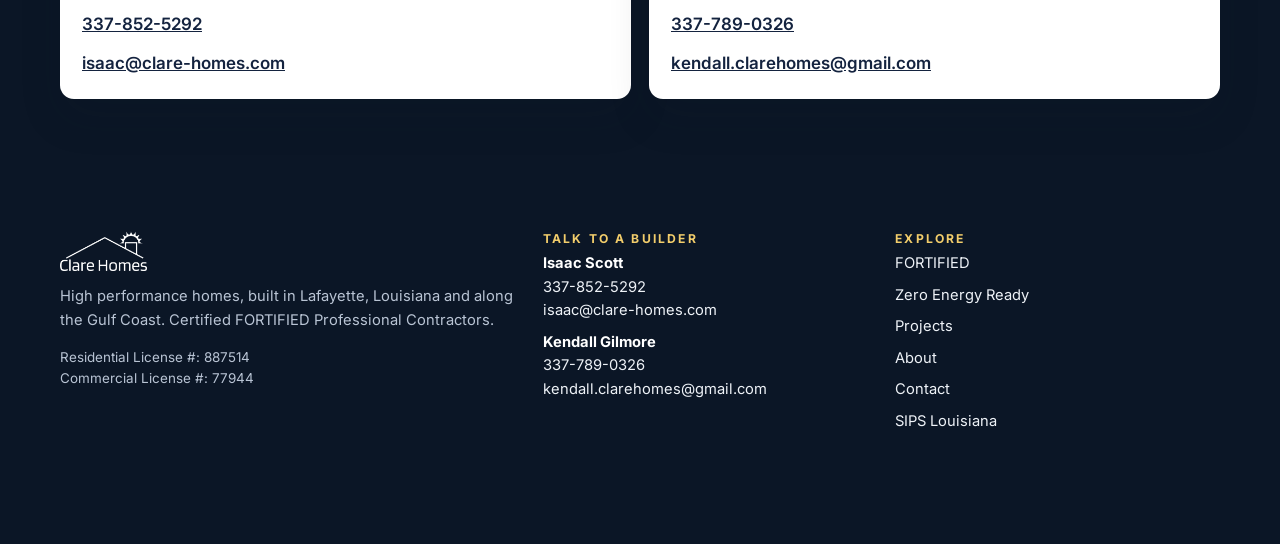
==== commit ffff8b3e: "FORTIFIED compare: name the level that holds through everything (build 20261022-233815)" ====
--- a/about.html
+++ b/about.html
@@ -10,7 +10,7 @@
 <meta property="og:type" content="website">
 <meta property="og:title" content="About Clare Homes | Isaac Scott and Kendall Gilmore | Lafayette Home Builders">
 <meta property="og:description" content="Meet Isaac Scott and Kendall Gilmore, the LSU trained Lafayette natives behind Clare Homes, a high performance, FORTIFIED and Zero Energy Ready home builder founded in 2021.">
-<meta property="og:image" content="https://achyboy.github.io/clare-homes/video/hero.webp?v=20261022-233733">
+<meta property="og:image" content="https://achyboy.github.io/clare-homes/video/hero.webp?v=20261022-233815">
 <link rel="icon" href="img/icon.png">
 <link rel="apple-touch-icon" href="img/icon.png">
 <script>
@@ -19,7 +19,7 @@
    fetched with a unique URL (never cached); if it names a newer build than this
    page, hop once to ?v=<build>, a URL the cache has never seen. No popup.
    deploy.sh stamps BUILD, version.json and every asset ?v= together. */
-var BUILD='20261022-233733';
+var BUILD='20261022-233815';
 (function(){
   if(location.protocol==='file:') return;
   window.__freshPending=true;   /* the visit tracker waits on this so a hop counts once */
@@ -36,7 +36,7 @@
 <link rel="preconnect" href="https://fonts.googleapis.com">
 <link rel="preconnect" href="https://fonts.gstatic.com" crossorigin>
 <link href="https://fonts.googleapis.com/css2?family=Fraunces:opsz,wght@9..144,500;9..144,600&family=Inter:wght@400;500;600;700&display=swap" rel="stylesheet">
-<link rel="stylesheet" href="site.css?v=20261022-233733">
+<link rel="stylesheet" href="site.css?v=20261022-233815">
 
 </head>
 <body>
@@ -80,7 +80,7 @@
 
 <section class="cream" aria-labelledby="filmH"><div class="wrap">
   <span class="kicker">Take the tour</span><h2 id="filmH">Walk through a Clare home</h2>
-  <video controls playsinline preload="none" poster="video/film.webp?v=20261022-233733" width="1280" height="720" style="width:100%;height:auto;border-radius:var(--r);box-shadow:var(--shadow);background:#000"><source src="video/film.mp4?v=20261022-233733" type="video/mp4">Your browser cannot play this video.</video>
+  <video controls playsinline preload="none" poster="video/film.webp?v=20261022-233815" width="1280" height="720" style="width:100%;height:auto;border-radius:var(--r);box-shadow:var(--shadow);background:#000"><source src="video/film.mp4?v=20261022-233815" type="video/mp4">Your browser cannot play this video.</video>
   <p class="hint" style="margin-top:10px">Film by Keaty Real Estate.</p>
 </div></section>
 
@@ -127,11 +127,11 @@
   <p class="lb-cap" aria-live="polite"></p>
   <div class="lb-nav"><button type="button" class="lb-prev" aria-label="Previous photo">&#x2190;</button><button type="button" class="lb-next" aria-label="Next photo">&#x2192;</button></div>
 </div>
-<audio id="bgm" loop preload="none" playsinline><source src="music.m4a?v=20261022-233733" type="audio/mp4"></audio>
+<audio id="bgm" loop preload="none" playsinline><source src="music.m4a?v=20261022-233815" type="audio/mp4"></audio>
 <button class="music-btn" id="musicbtn" type="button" aria-pressed="false" aria-label="Play music"><span class="eq"><i></i><i></i><i></i></span><span id="musiclbl">Play music</span></button>
 <span class="demo-tag" title="A concept, not the live Clare Homes site">Concept preview by Foundation Code</span>
-<script src="data.js?v=20261022-233733"></script>
-<script src="site.js?v=20261022-233733"></script>
+<script src="data.js?v=20261022-233815"></script>
+<script src="site.js?v=20261022-233815"></script>
 <script>
 /* Music diagnostics, hidden unless the URL has ?debug=1. Ask for the Copy output. */
 window.CHLOG=function(){};
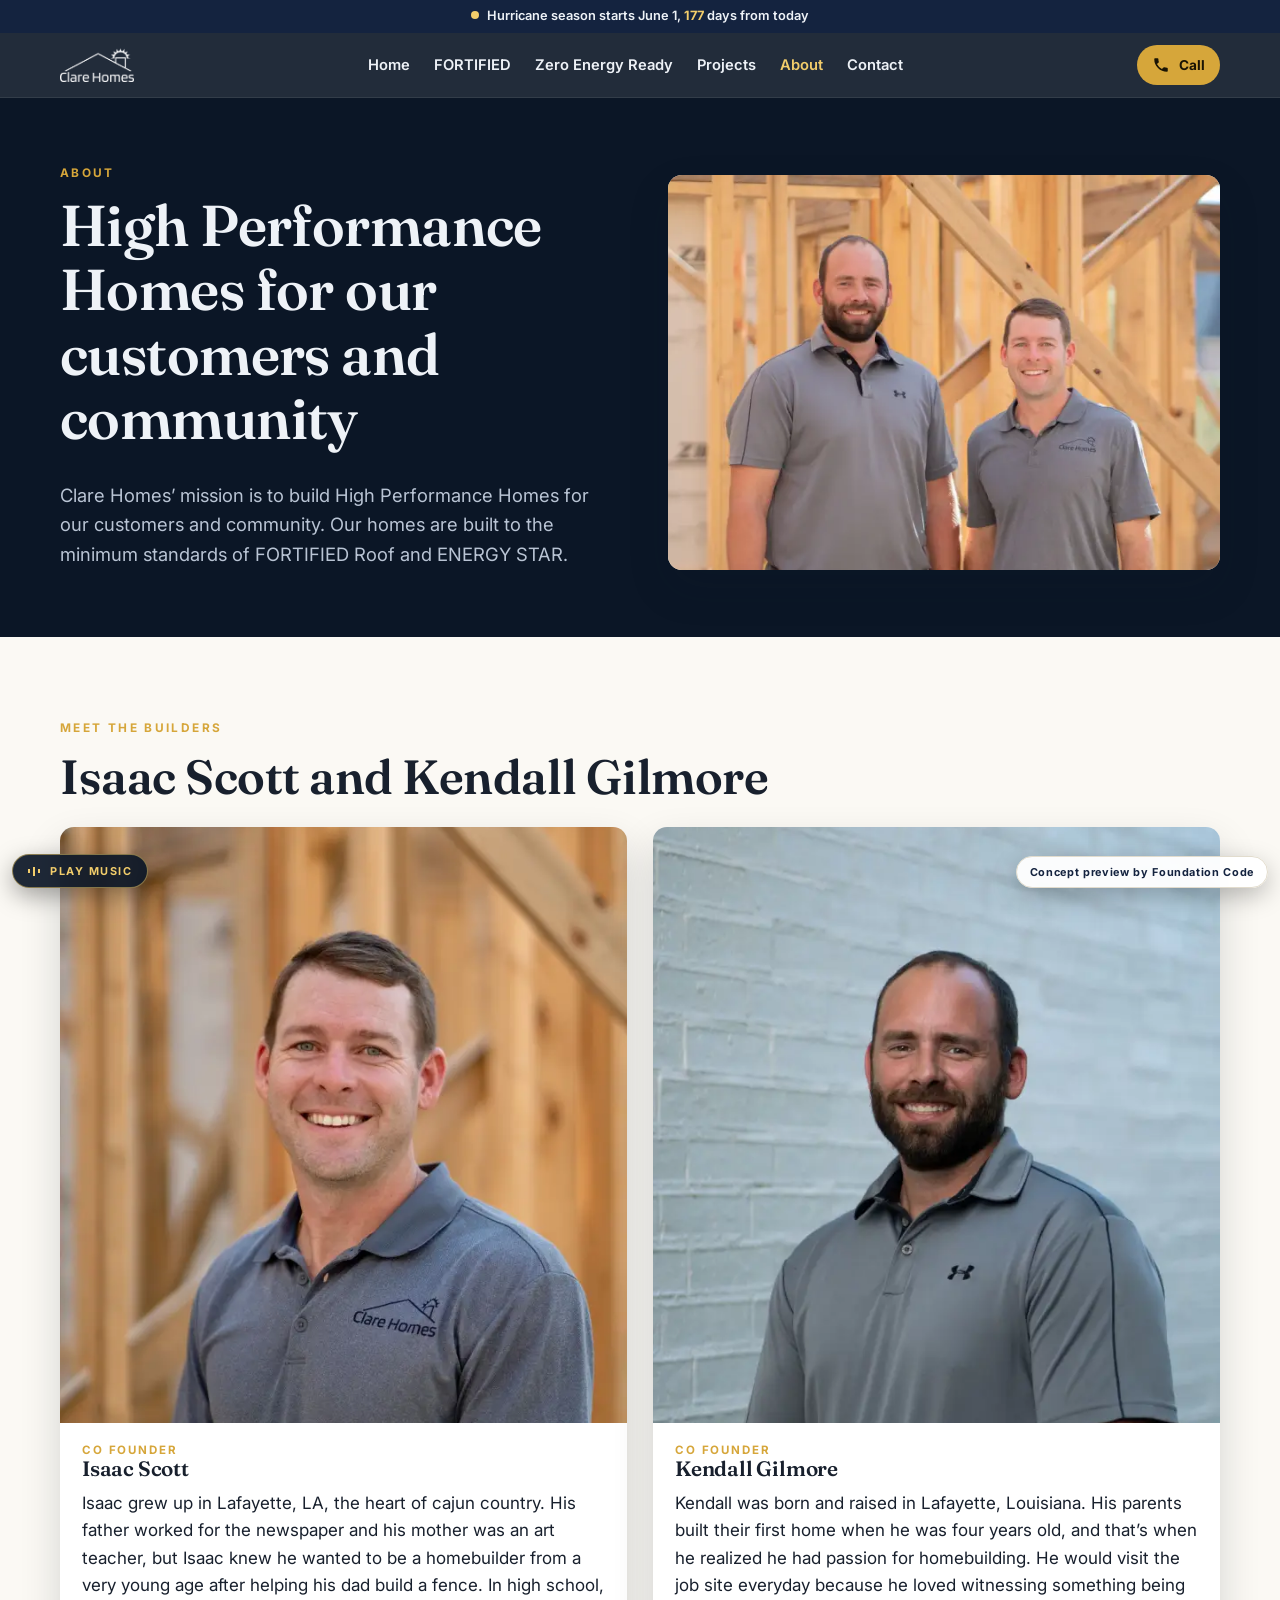
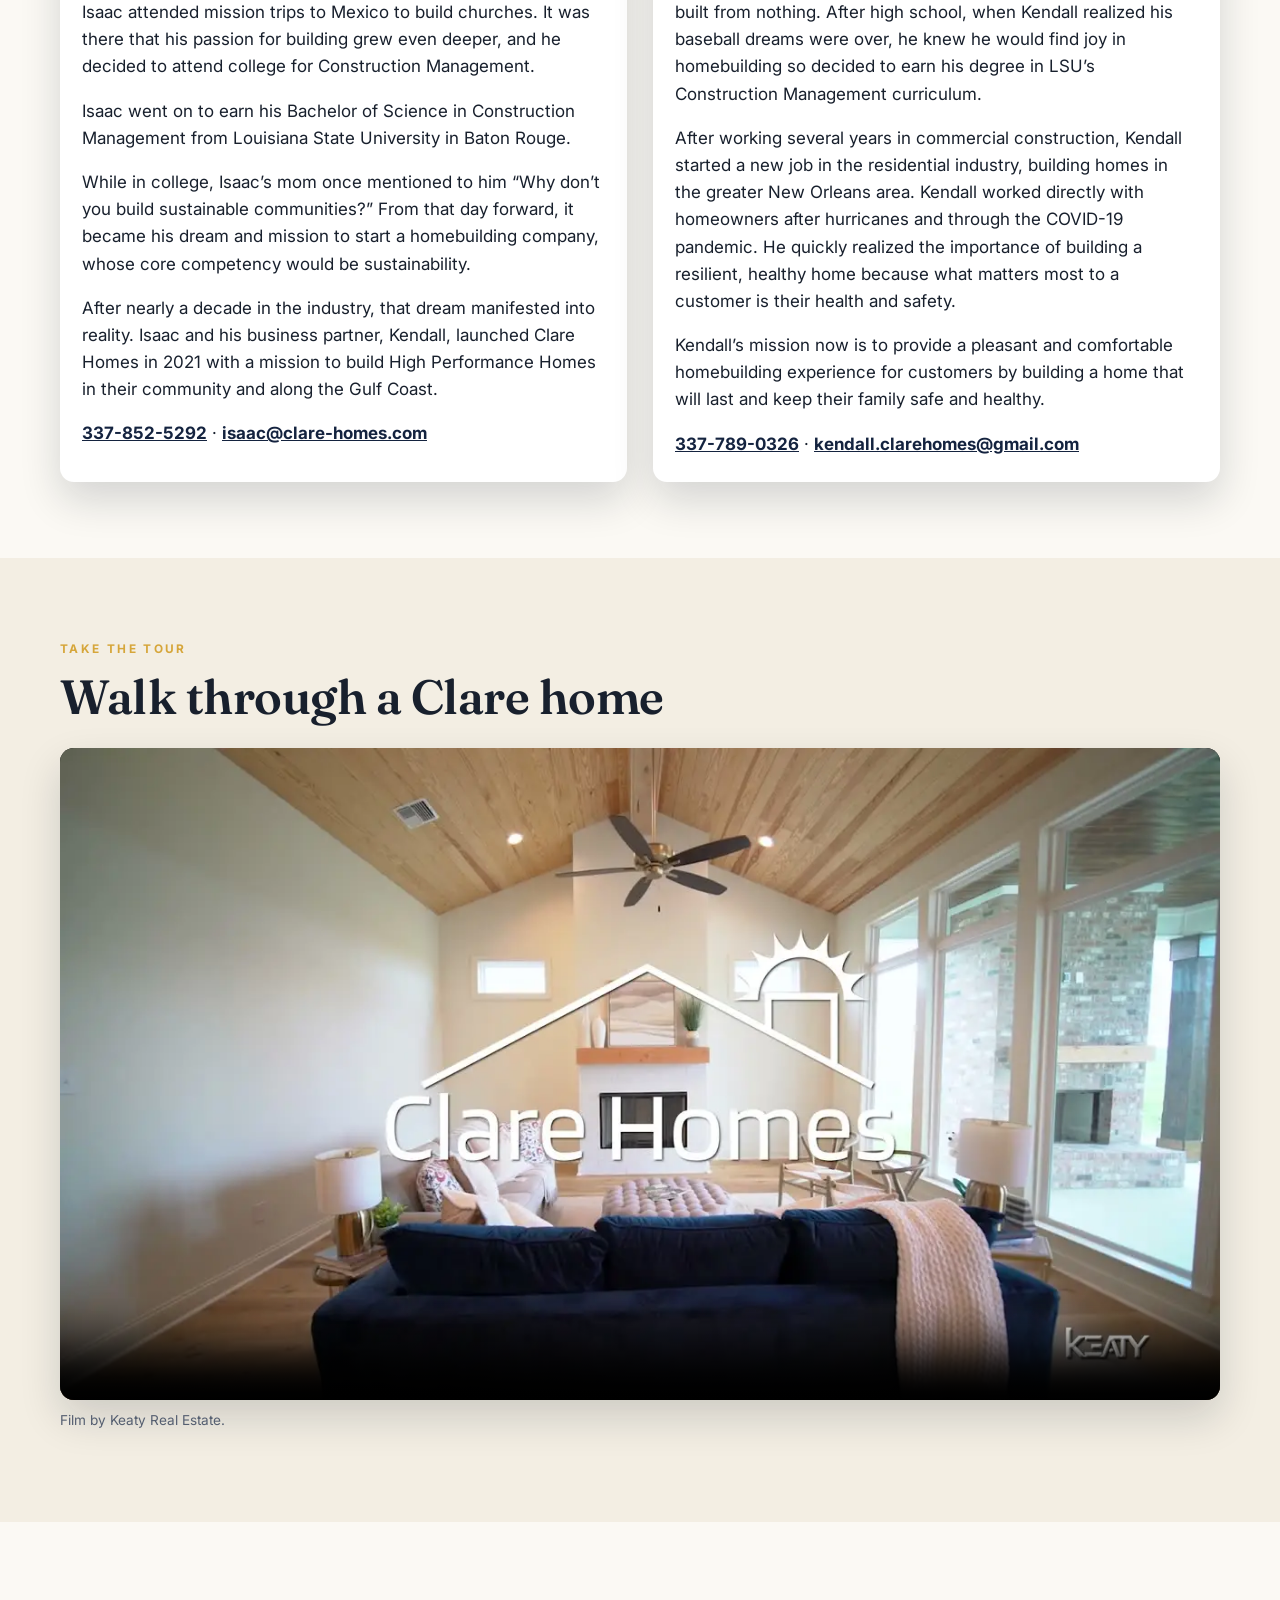
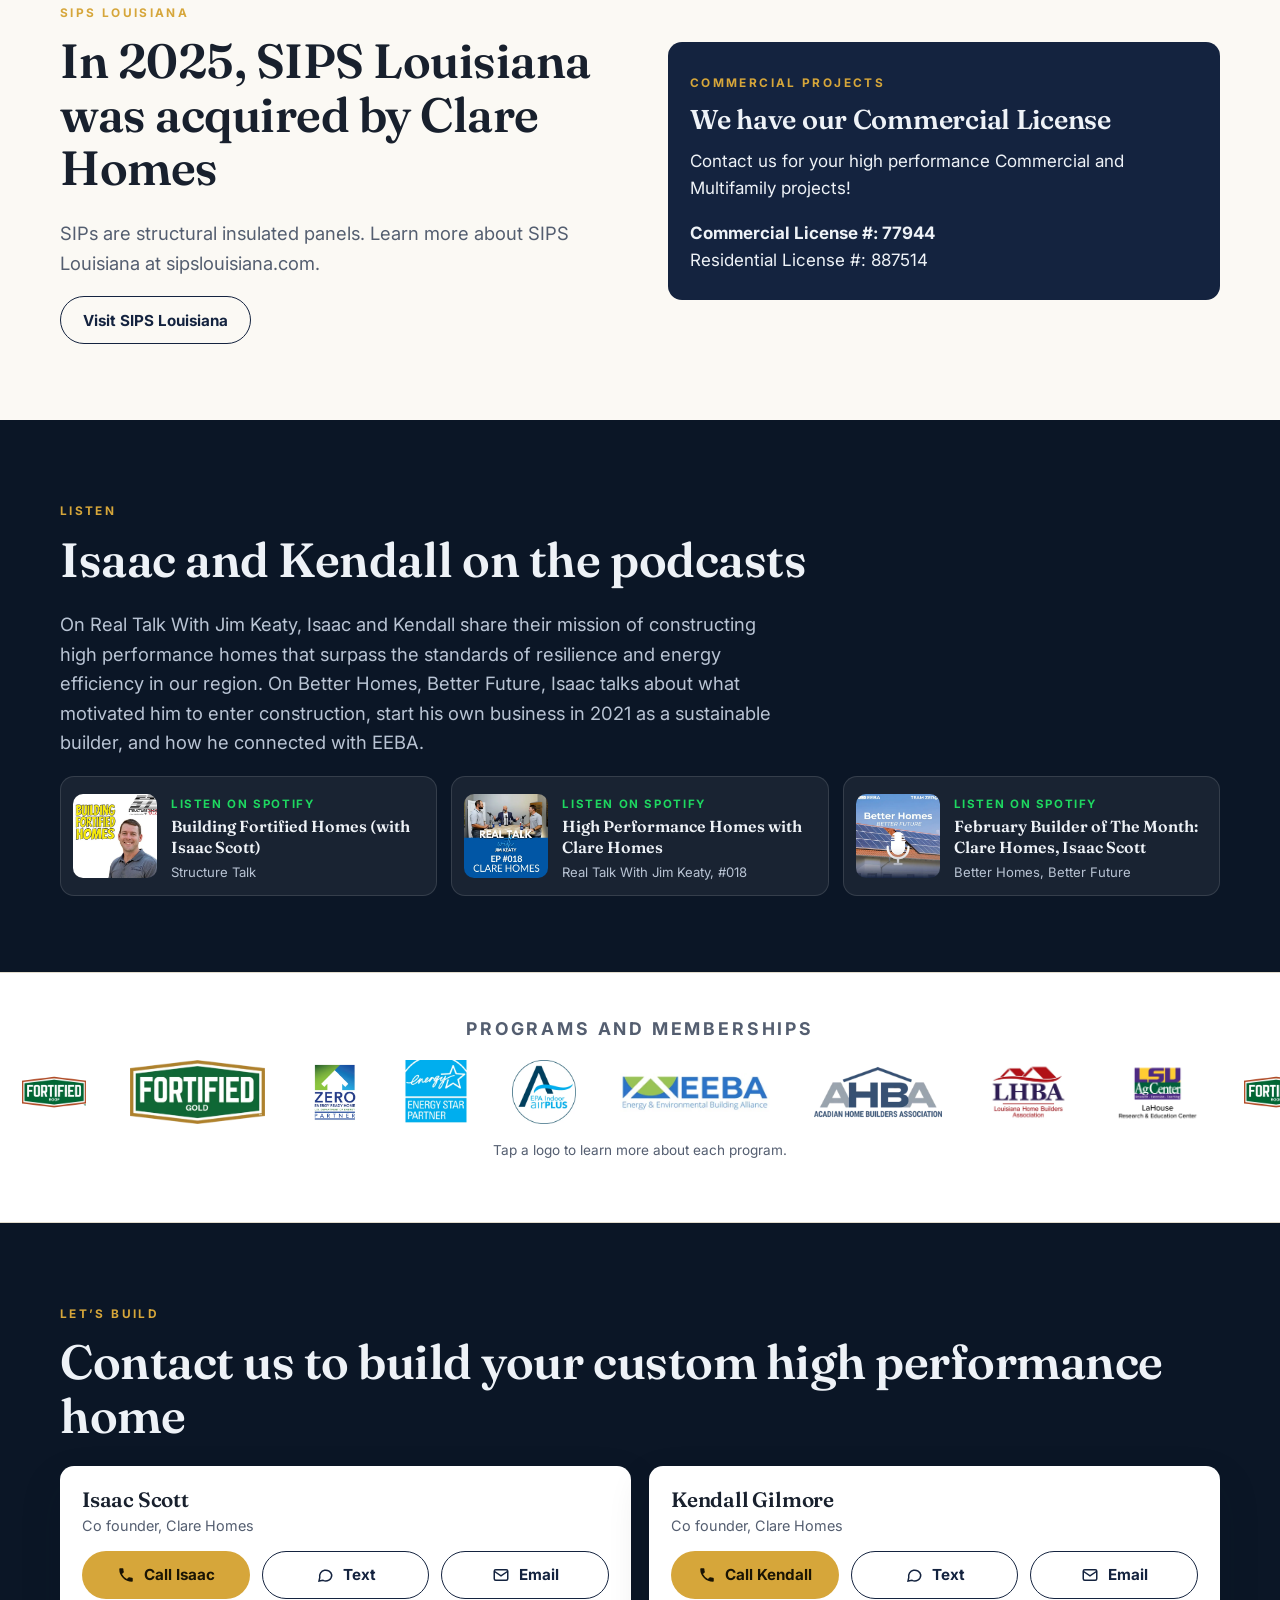
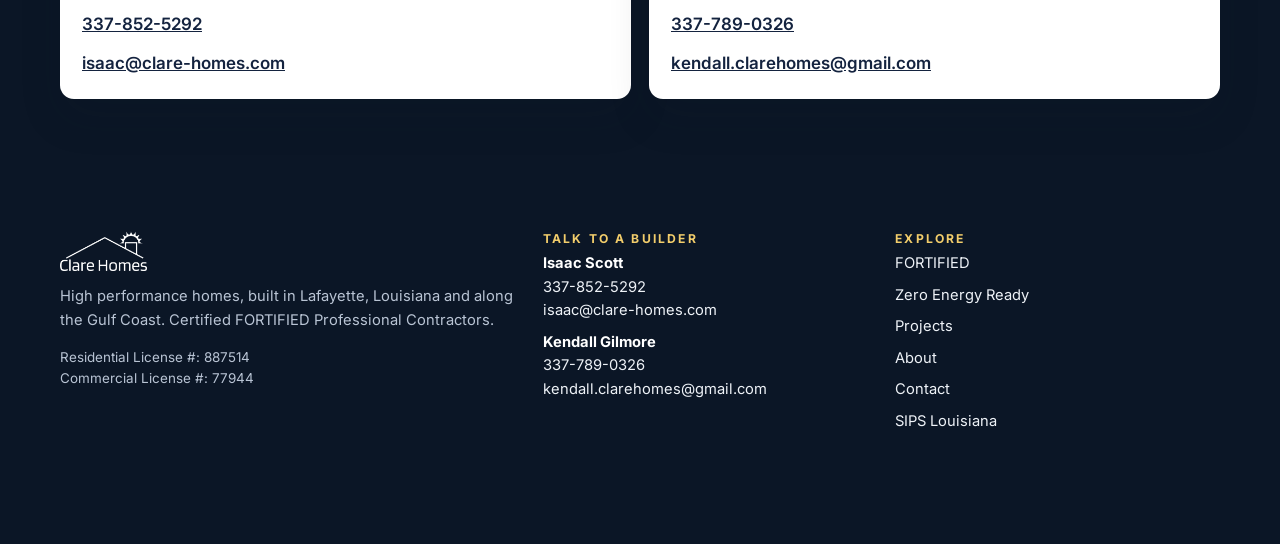
==== commit de307343: "Homepage: FORTIFIED storm comparison right after the storm section (build 20261023-064700)" ====
--- a/about.html
+++ b/about.html
@@ -10,7 +10,7 @@
 <meta property="og:type" content="website">
 <meta property="og:title" content="About Clare Homes | Isaac Scott and Kendall Gilmore | Lafayette Home Builders">
 <meta property="og:description" content="Meet Isaac Scott and Kendall Gilmore, the LSU trained Lafayette natives behind Clare Homes, a high performance, FORTIFIED and Zero Energy Ready home builder founded in 2021.">
-<meta property="og:image" content="https://achyboy.github.io/clare-homes/video/hero.webp?v=20261022-233815">
+<meta property="og:image" content="https://achyboy.github.io/clare-homes/video/hero.webp?v=20261023-064700">
 <link rel="icon" href="img/icon.png">
 <link rel="apple-touch-icon" href="img/icon.png">
 <script>
@@ -19,7 +19,7 @@
    fetched with a unique URL (never cached); if it names a newer build than this
    page, hop once to ?v=<build>, a URL the cache has never seen. No popup.
    deploy.sh stamps BUILD, version.json and every asset ?v= together. */
-var BUILD='20261022-233815';
+var BUILD='20261023-064700';
 (function(){
   if(location.protocol==='file:') return;
   window.__freshPending=true;   /* the visit tracker waits on this so a hop counts once */
@@ -36,7 +36,7 @@
 <link rel="preconnect" href="https://fonts.googleapis.com">
 <link rel="preconnect" href="https://fonts.gstatic.com" crossorigin>
 <link href="https://fonts.googleapis.com/css2?family=Fraunces:opsz,wght@9..144,500;9..144,600&family=Inter:wght@400;500;600;700&display=swap" rel="stylesheet">
-<link rel="stylesheet" href="site.css?v=20261022-233815">
+<link rel="stylesheet" href="site.css?v=20261023-064700">
 
 </head>
 <body>
@@ -80,7 +80,7 @@
 
 <section class="cream" aria-labelledby="filmH"><div class="wrap">
   <span class="kicker">Take the tour</span><h2 id="filmH">Walk through a Clare home</h2>
-  <video controls playsinline preload="none" poster="video/film.webp?v=20261022-233815" width="1280" height="720" style="width:100%;height:auto;border-radius:var(--r);box-shadow:var(--shadow);background:#000"><source src="video/film.mp4?v=20261022-233815" type="video/mp4">Your browser cannot play this video.</video>
+  <video controls playsinline preload="none" poster="video/film.webp?v=20261023-064700" width="1280" height="720" style="width:100%;height:auto;border-radius:var(--r);box-shadow:var(--shadow);background:#000"><source src="video/film.mp4?v=20261023-064700" type="video/mp4">Your browser cannot play this video.</video>
   <p class="hint" style="margin-top:10px">Film by Keaty Real Estate.</p>
 </div></section>
 
@@ -127,11 +127,11 @@
   <p class="lb-cap" aria-live="polite"></p>
   <div class="lb-nav"><button type="button" class="lb-prev" aria-label="Previous photo">&#x2190;</button><button type="button" class="lb-next" aria-label="Next photo">&#x2192;</button></div>
 </div>
-<audio id="bgm" loop preload="none" playsinline><source src="music.m4a?v=20261022-233815" type="audio/mp4"></audio>
+<audio id="bgm" loop preload="none" playsinline><source src="music.m4a?v=20261023-064700" type="audio/mp4"></audio>
 <button class="music-btn" id="musicbtn" type="button" aria-pressed="false" aria-label="Play music"><span class="eq"><i></i><i></i><i></i></span><span id="musiclbl">Play music</span></button>
 <span class="demo-tag" title="A concept, not the live Clare Homes site">Concept preview by Foundation Code</span>
-<script src="data.js?v=20261022-233815"></script>
-<script src="site.js?v=20261022-233815"></script>
+<script src="data.js?v=20261023-064700"></script>
+<script src="site.js?v=20261023-064700"></script>
 <script>
 /* Music diagnostics, hidden unless the URL has ?debug=1. Ask for the Copy output. */
 window.CHLOG=function(){};
